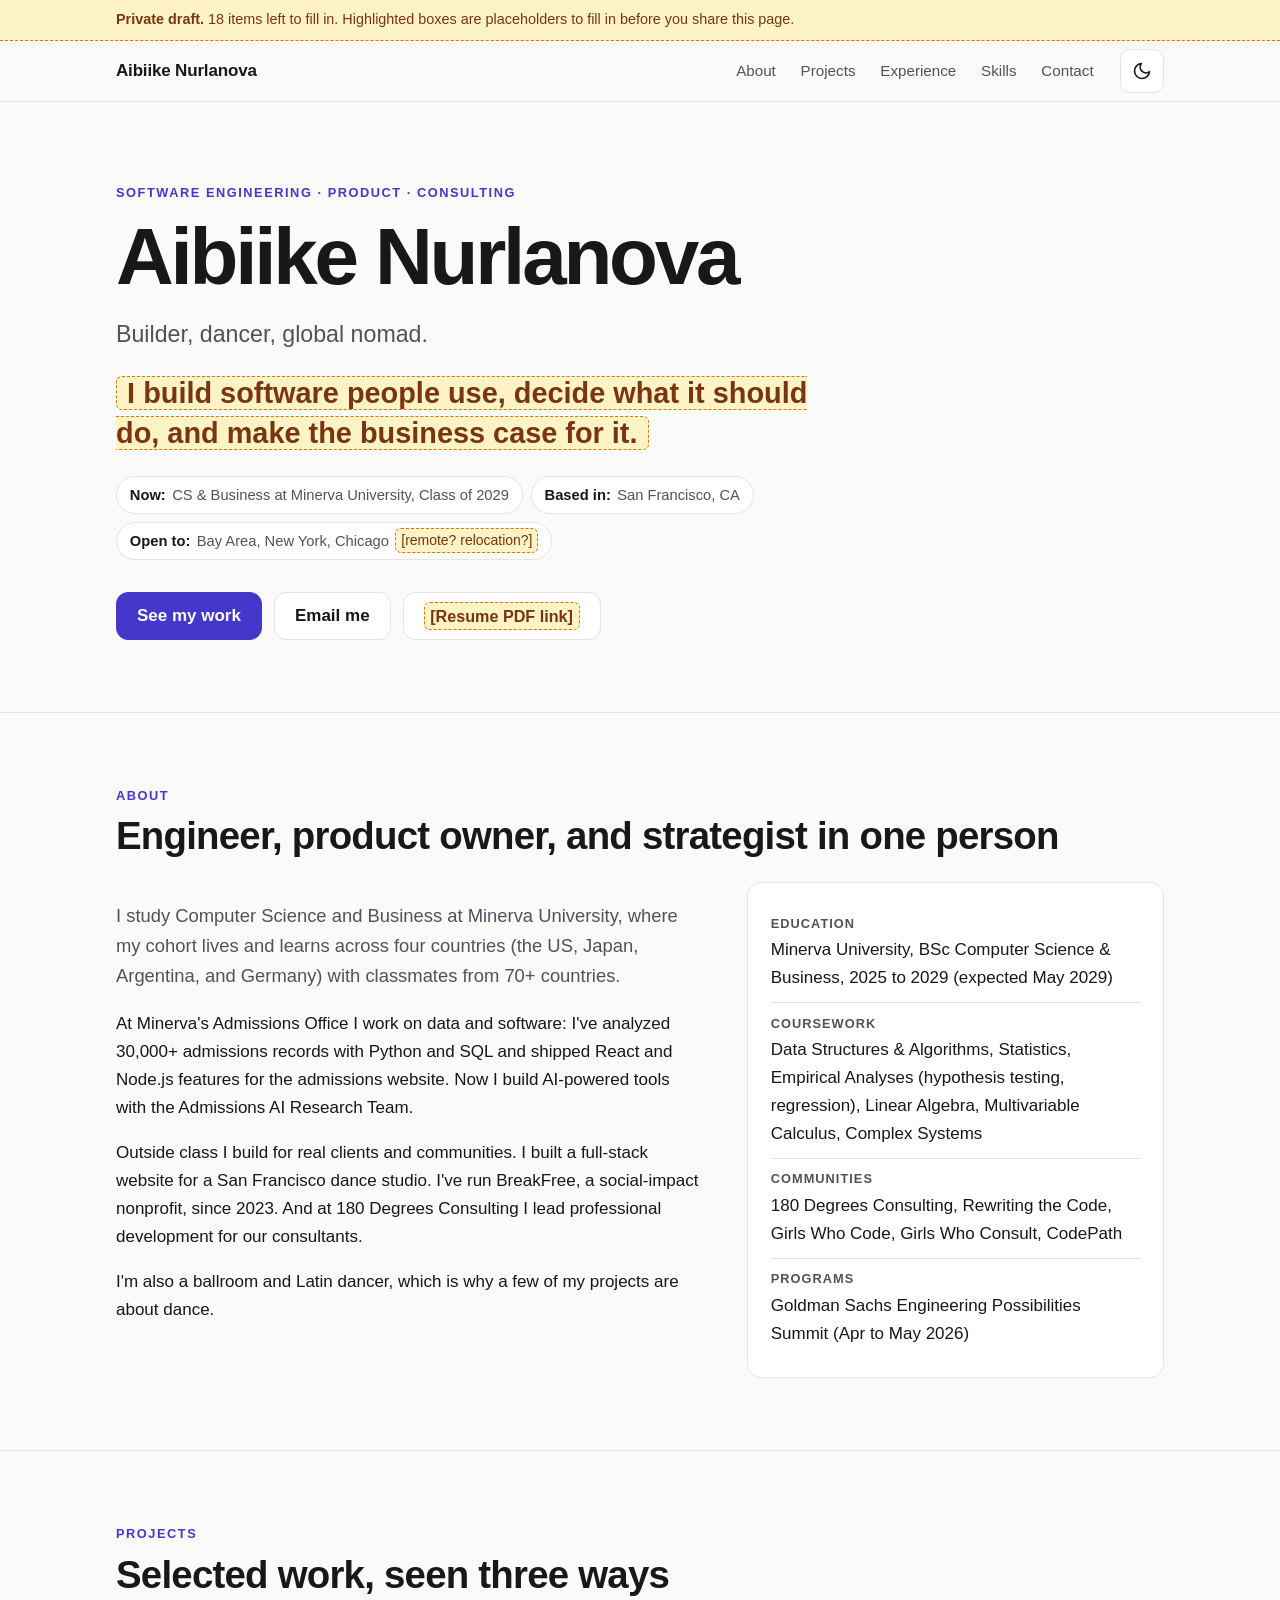
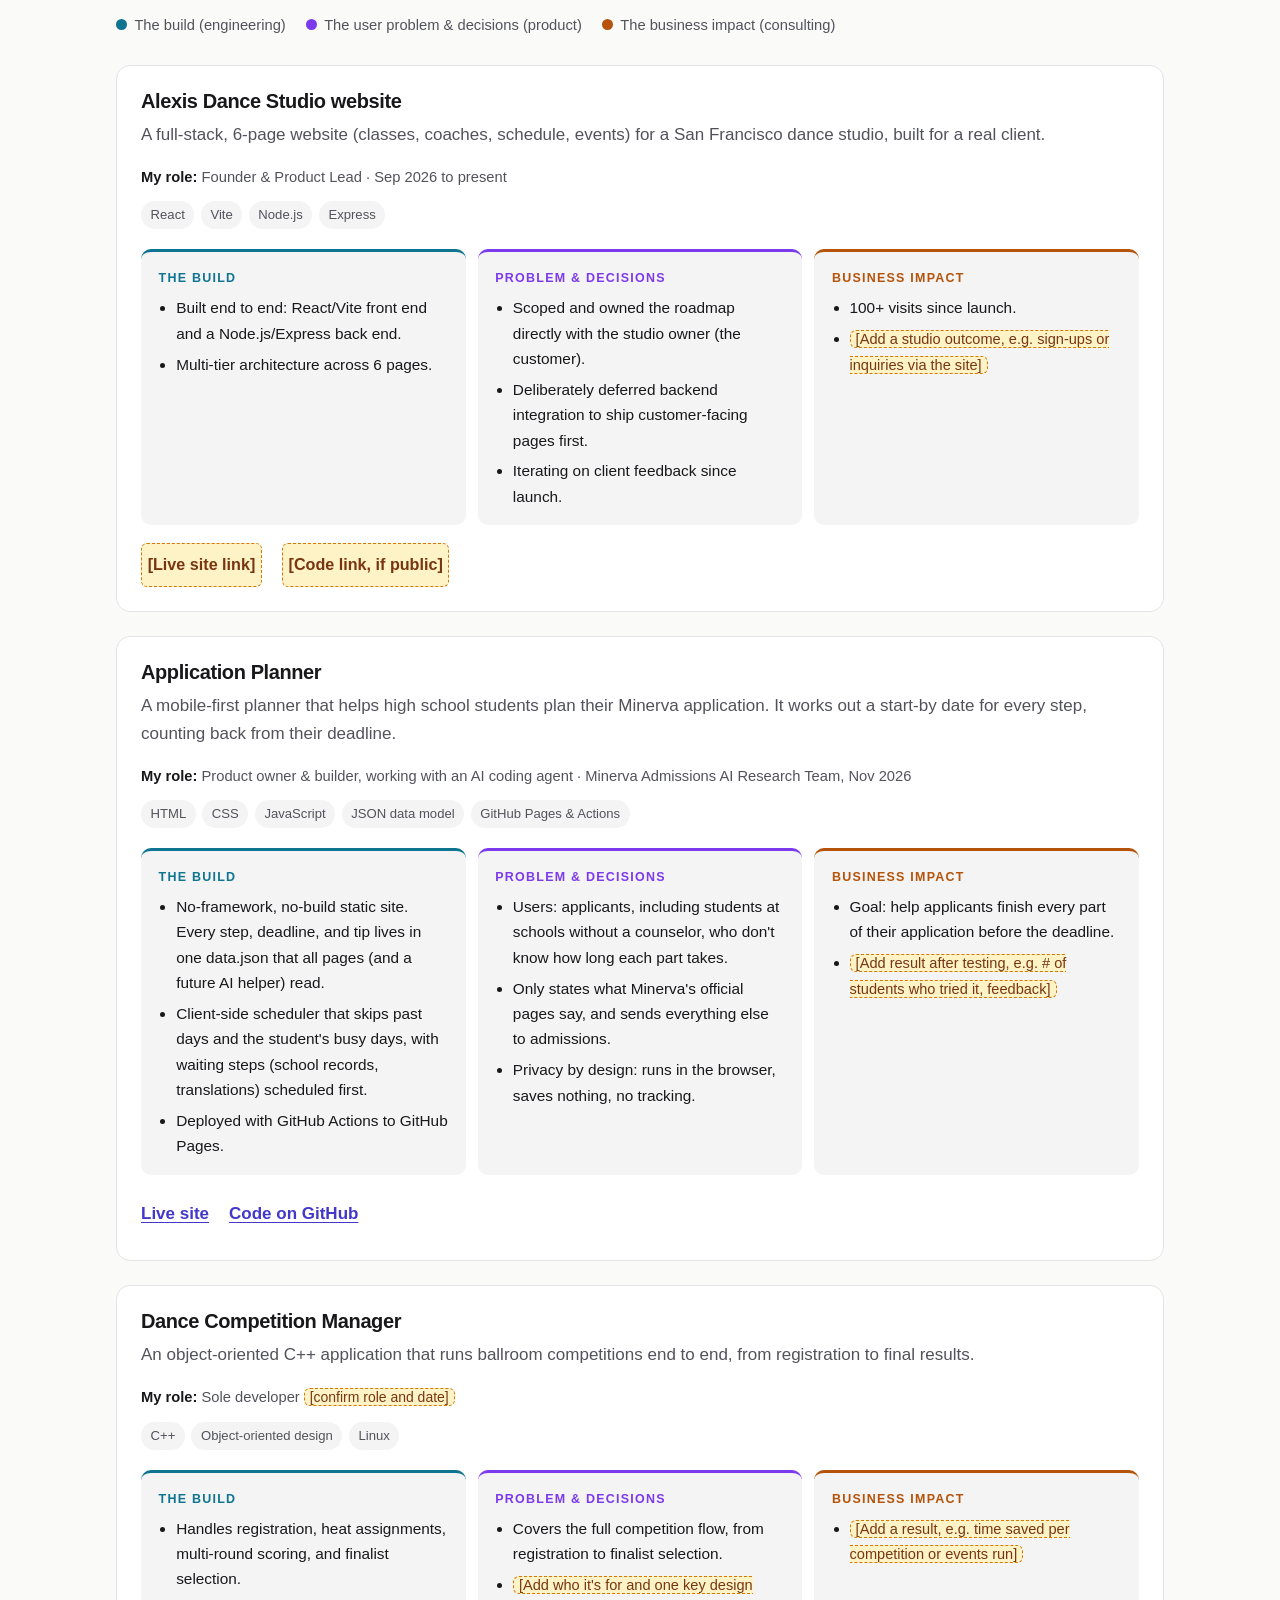
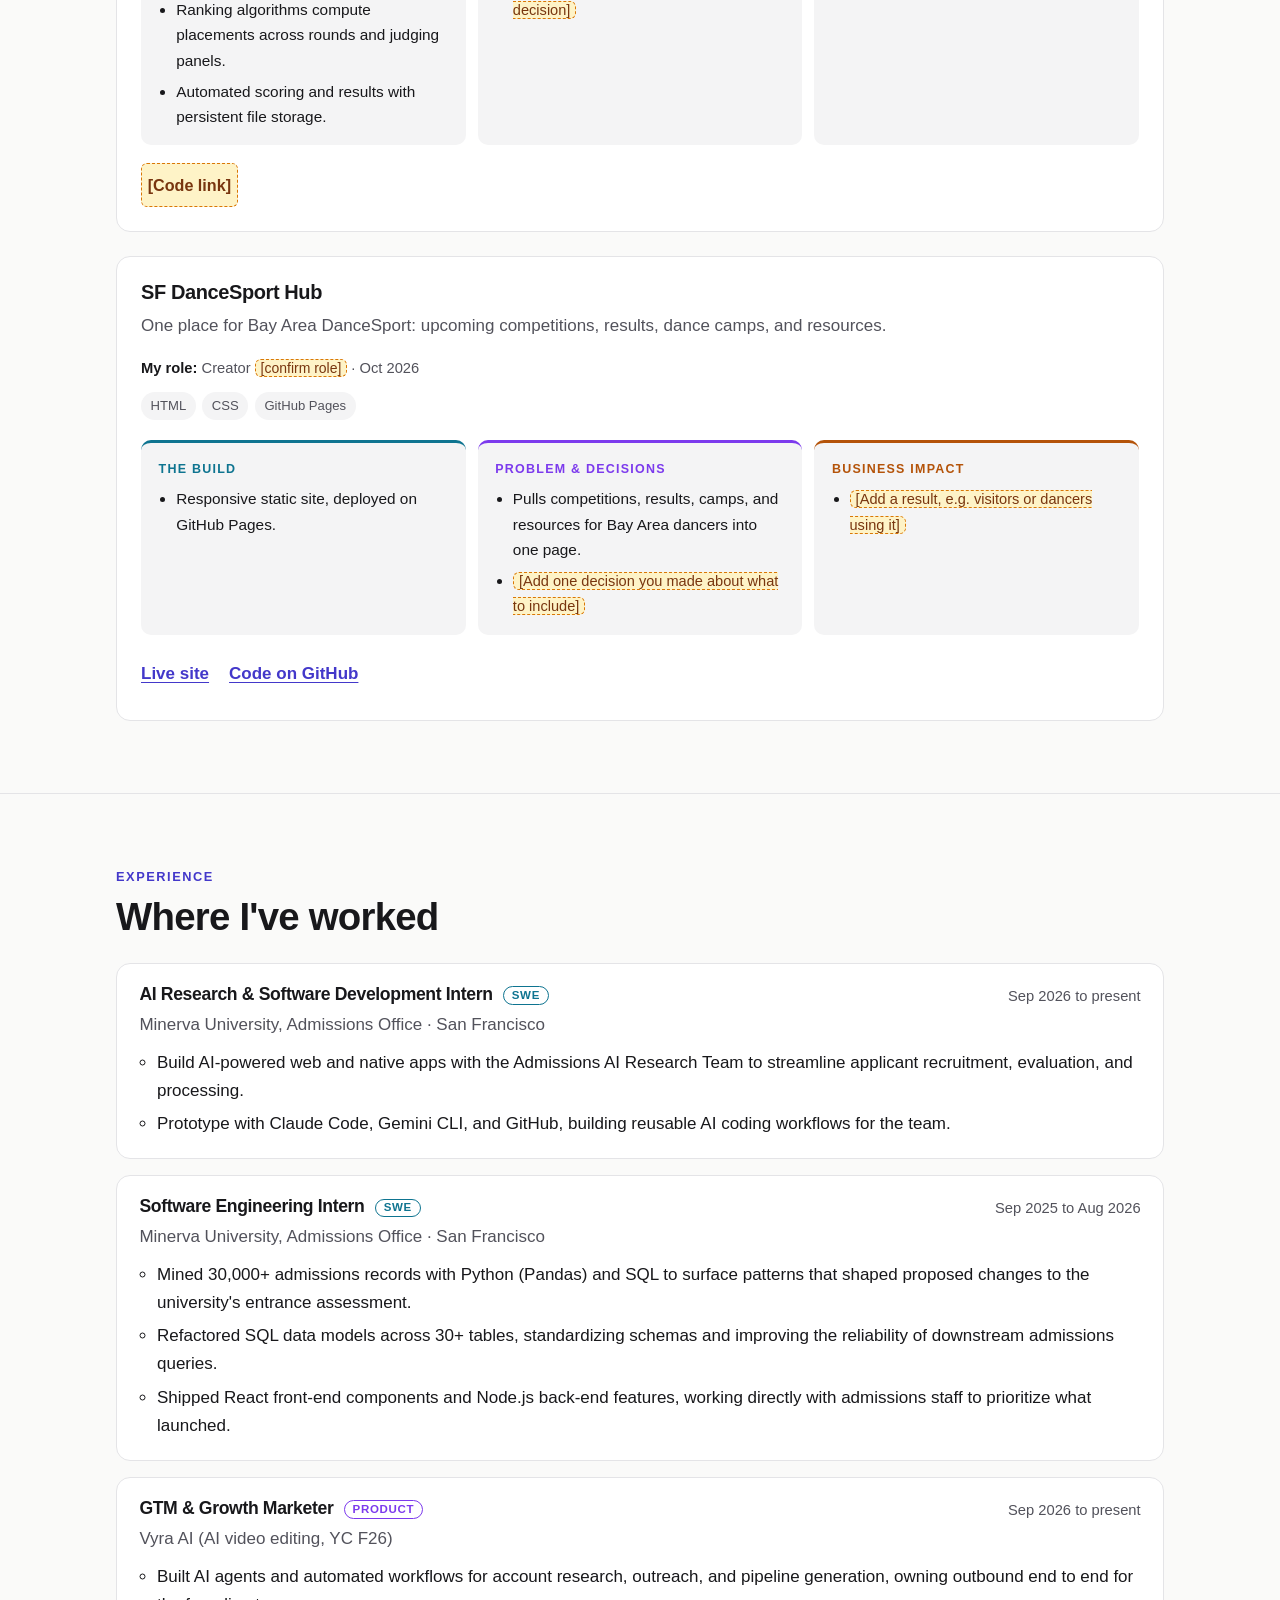
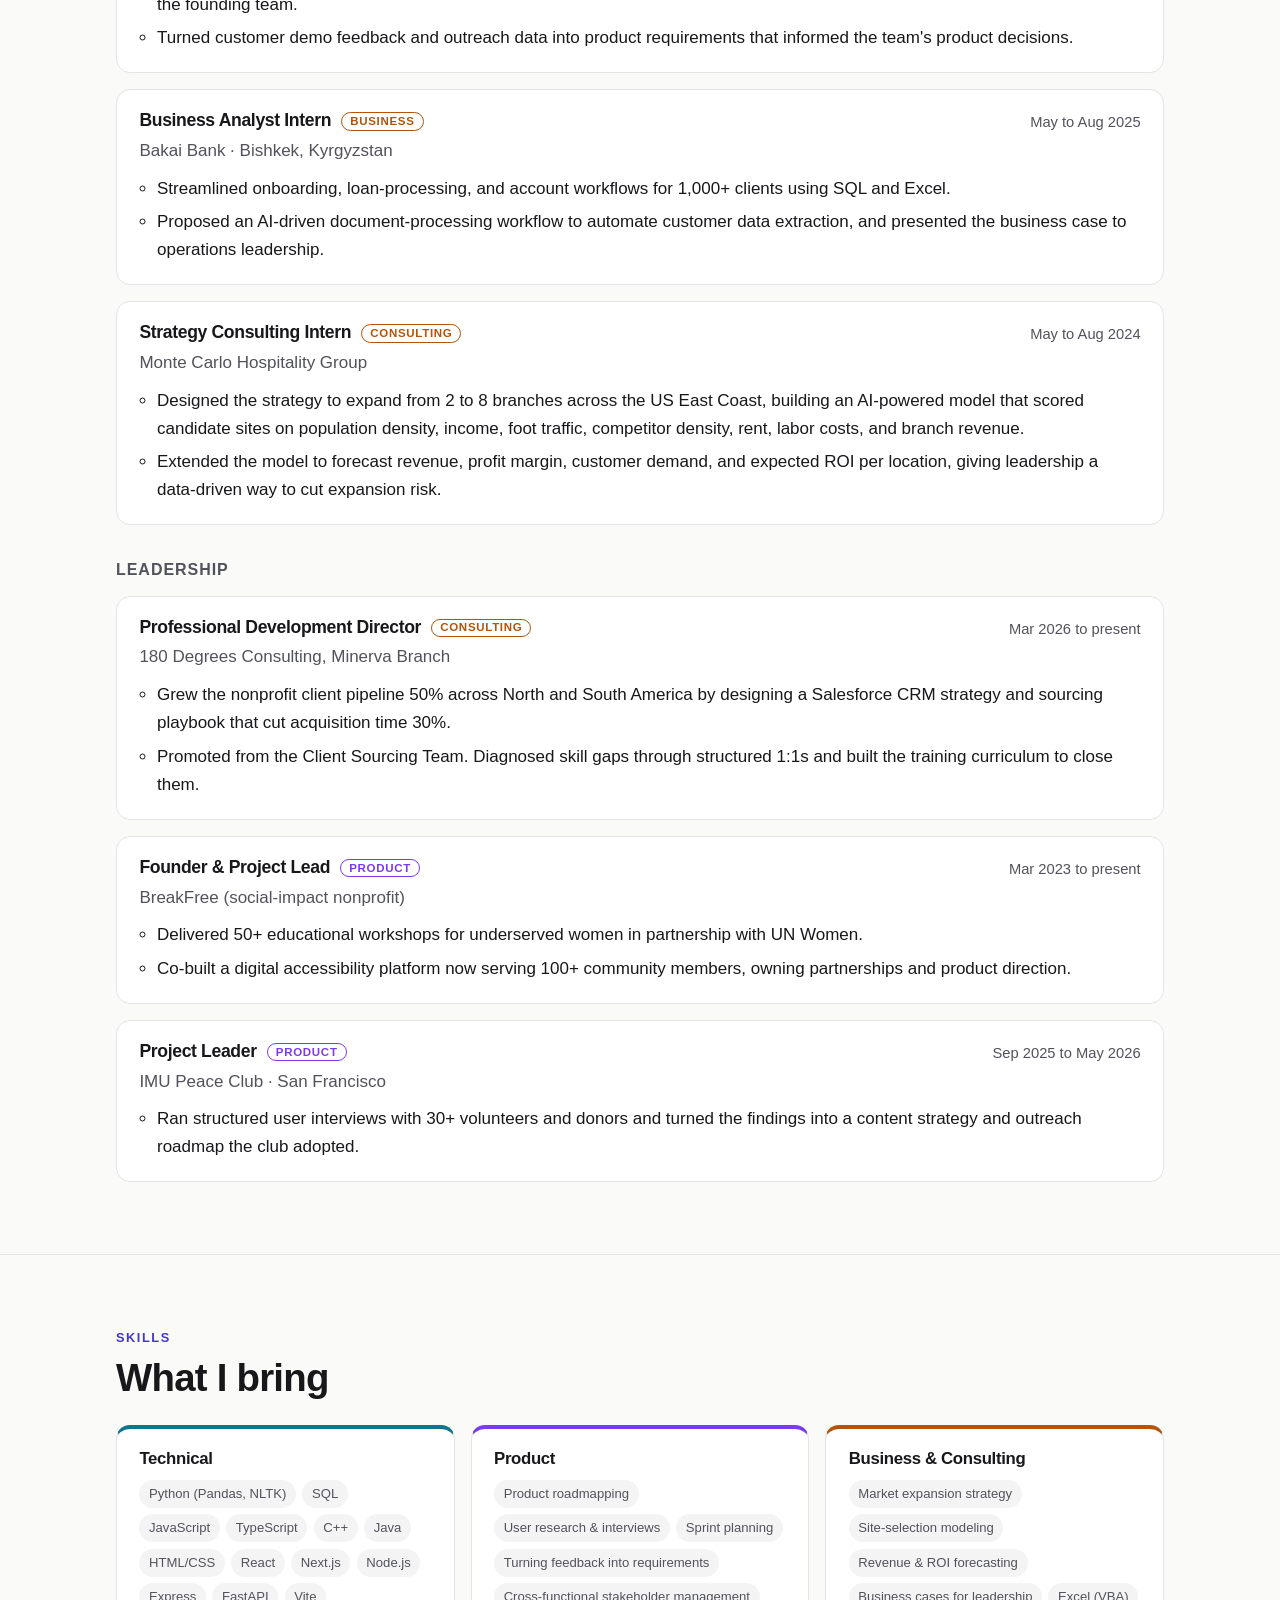
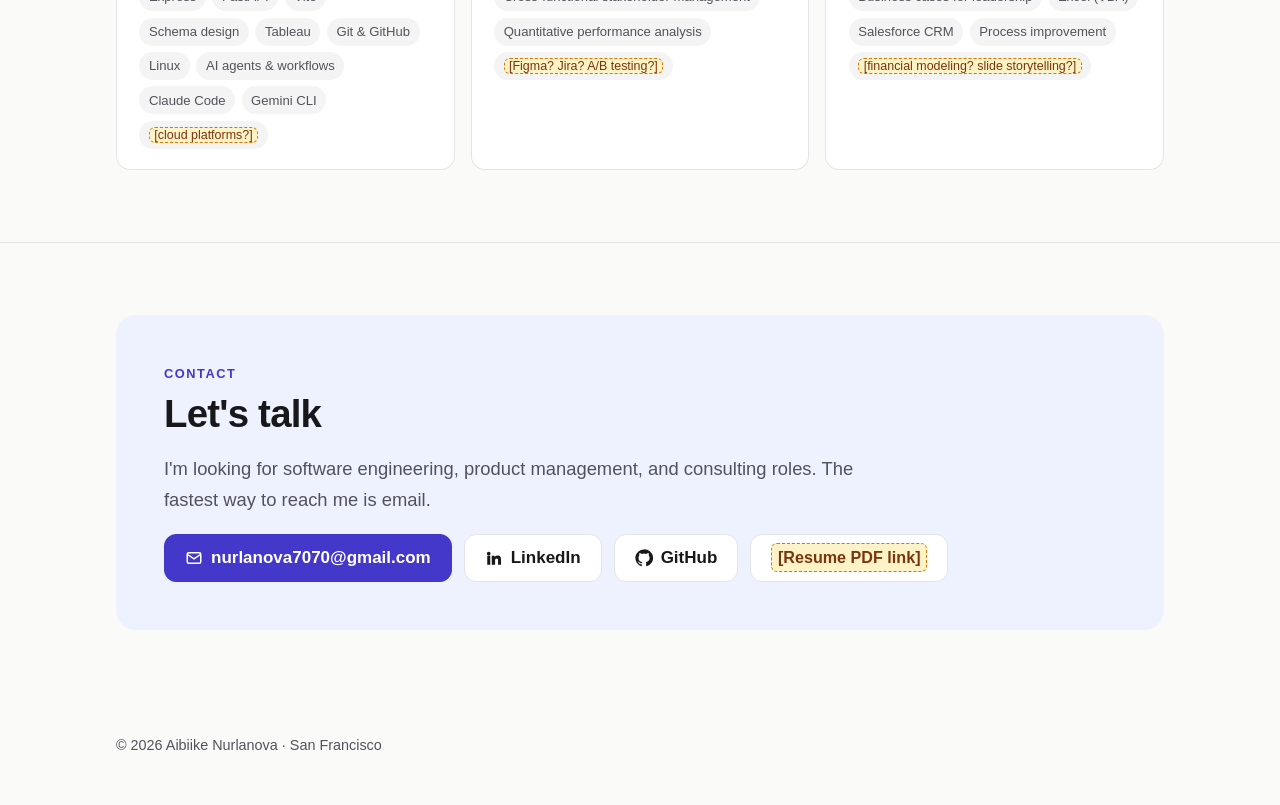
==== index.html @ 5388dec7 "Add portfolio draft (single-file site)" ====
<!DOCTYPE html>
<html lang="en">
<head>
<meta charset="UTF-8">
<meta name="viewport" content="width=device-width, initial-scale=1">
<title>Aibiike Nurlanova | Software, Product, Strategy</title>
<meta name="description" content="Aibiike Nurlanova: Computer Science and Business student at Minerva University building software, products, and the business case behind them.">
<!-- Private draft: remove the next line when you publish. -->
<meta name="robots" content="noindex, nofollow">
<meta name="color-scheme" content="light dark">
<meta name="theme-color" content="#fafaf9" media="(prefers-color-scheme: light)">
<meta name="theme-color" content="#0f1115" media="(prefers-color-scheme: dark)">
<link rel="icon" href="data:image/svg+xml,%3Csvg xmlns='http://www.w3.org/2000/svg' viewBox='0 0 64 64'%3E%3Crect width='64' height='64' rx='14' fill='%234338ca'/%3E%3Ctext x='32' y='42' font-family='Arial' font-size='28' font-weight='700' fill='white' text-anchor='middle'%3EAN%3C/text%3E%3C/svg%3E">
<style>
  :root {
    --bg: #fafaf9; --surface: #ffffff; --surface-2: #f4f4f5; --text: #18181b; --muted: #52525b;
    --line: #e4e4e7; --accent: #4338ca; --accent-soft: #eef2ff; --accent-text: #ffffff;
    --swe: #0e7490; --pm: #7c3aed; --biz: #b45309;
    --ph-bg: #fef3c7; --ph-line: #d97706; --ph-text: #78350f;
    --radius: 14px; --max: 68rem;
    --sans: ui-sans-serif, -apple-system, BlinkMacSystemFont, "Segoe UI", Roboto, "Helvetica Neue", Arial, sans-serif;
  }
  @media (prefers-color-scheme: dark) {
    :root:not([data-theme="light"]) {
      --bg: #0f1115; --surface: #171a21; --surface-2: #1e222b; --text: #ececf1; --muted: #a1a1aa;
      --line: #2a2f3a; --accent: #a5b4fc; --accent-soft: #1e2140; --accent-text: #0f1115;
      --swe: #67e8f9; --pm: #c4b5fd; --biz: #fcd34d;
      --ph-bg: #3b2a0a; --ph-line: #f59e0b; --ph-text: #fde68a;
    }
  }
  :root[data-theme="dark"] {
    --bg: #0f1115; --surface: #171a21; --surface-2: #1e222b; --text: #ececf1; --muted: #a1a1aa;
    --line: #2a2f3a; --accent: #a5b4fc; --accent-soft: #1e2140; --accent-text: #0f1115;
    --swe: #67e8f9; --pm: #c4b5fd; --biz: #fcd34d;
    --ph-bg: #3b2a0a; --ph-line: #f59e0b; --ph-text: #fde68a;
  }
  * { box-sizing: border-box; }
  html { scroll-behavior: smooth; -webkit-text-size-adjust: 100%; }
  @media (prefers-reduced-motion: reduce) { html { scroll-behavior: auto; } }
  body { margin: 0; background: var(--bg); color: var(--text); font-family: var(--sans); font-size: 1.0625rem; line-height: 1.65; overflow-wrap: break-word; }
  a { color: var(--accent); text-underline-offset: 3px; }
  a:focus-visible, button:focus-visible { outline: 3px solid var(--accent); outline-offset: 3px; border-radius: 6px; }
  .wrap { max-width: var(--max); margin: 0 auto; padding: 0 1.25rem; }
  .skip { position: absolute; left: -999px; top: 0; background: var(--accent); color: var(--accent-text); padding: .6rem 1rem; z-index: 10; }
  .skip:focus { left: 1rem; top: 1rem; }

  /* Placeholders: anything still to fill in */
  .ph { background: var(--ph-bg); color: var(--ph-text); border: 1px dashed var(--ph-line); border-radius: 6px; padding: 0 .35em; font-style: normal; font-size: .95em; }
  .draft-bar { background: var(--ph-bg); color: var(--ph-text); border-bottom: 1px dashed var(--ph-line); font-size: .9rem; }
  .draft-bar .wrap { padding-top: .5rem; padding-bottom: .5rem; }
  .draft-bar[hidden] { display: none; }

  /* Header */
  header.top { position: sticky; top: 0; z-index: 5; background: color-mix(in srgb, var(--bg) 88%, transparent); backdrop-filter: saturate(160%) blur(10px); -webkit-backdrop-filter: saturate(160%) blur(10px); border-bottom: 1px solid var(--line); }
  header.top .wrap { display: flex; align-items: center; gap: 1rem; min-height: 60px; }
  .logo { font-weight: 700; color: var(--text); text-decoration: none; letter-spacing: -.01em; white-space: nowrap; }
  nav.sections { flex: 1; min-width: 0; overflow-x: auto; scrollbar-width: none; }
  nav.sections::-webkit-scrollbar { display: none; }
  nav.sections ul { display: flex; gap: .25rem; list-style: none; margin: 0; padding: 0; justify-content: flex-end; }
  nav.sections a { display: inline-flex; align-items: center; min-height: 44px; padding: 0 .65rem; color: var(--muted); text-decoration: none; font-size: .95rem; border-radius: 8px; white-space: nowrap; }
  nav.sections a:hover { color: var(--text); background: var(--surface-2); }
  .theme-btn { flex: none; width: 44px; height: 44px; border-radius: 10px; border: 1px solid var(--line); background: var(--surface); color: var(--text); cursor: pointer; display: grid; place-items: center; }
  .theme-btn svg { width: 20px; height: 20px; }
  @media (max-width: 40rem) { nav.sections ul { justify-content: flex-start; } }

  /* Sections */
  section { padding: 4.5rem 0; scroll-margin-top: 60px; }
  section + section { border-top: 1px solid var(--line); }
  .eyebrow { font-size: .8rem; font-weight: 700; letter-spacing: .12em; text-transform: uppercase; color: var(--accent); margin: 0 0 .5rem; }
  h1, h2, h3 { line-height: 1.15; letter-spacing: -.02em; margin: 0; }
  h2 { font-size: clamp(1.75rem, 4vw, 2.4rem); margin-bottom: 1.5rem; }
  h3 { font-size: 1.25rem; }
  .lead { font-size: 1.15rem; color: var(--muted); max-width: 44rem; }

  /* Hero */
  .hero { padding: 5rem 0 4.5rem; }
  .hero h1 { font-size: clamp(2.6rem, 9vw, 5rem); font-weight: 800; letter-spacing: -.04em; }
  .hero .tagline { font-size: clamp(1.15rem, 3vw, 1.45rem); color: var(--muted); margin: .75rem 0 1.25rem; }
  .hero .pitch { font-size: clamp(1.3rem, 3.6vw, 1.9rem); font-weight: 600; max-width: 46rem; margin: 0 0 1.5rem; line-height: 1.3; }
  .meta-row { display: flex; flex-wrap: wrap; gap: .5rem; margin-bottom: 2rem; }
  .pill { display: inline-flex; align-items: center; gap: .4rem; padding: .35rem .8rem; border: 1px solid var(--line); border-radius: 999px; background: var(--surface); font-size: .92rem; color: var(--muted); }
  .pill strong { color: var(--text); font-weight: 600; }
  .actions { display: flex; flex-wrap: wrap; gap: .75rem; }
  .btn { display: inline-flex; align-items: center; justify-content: center; gap: .5rem; min-height: 48px; padding: 0 1.25rem; border-radius: 12px; font-weight: 600; text-decoration: none; border: 1px solid var(--line); background: var(--surface); color: var(--text); }
  .btn:hover { border-color: var(--accent); }
  .btn.primary { background: var(--accent); color: var(--accent-text); border-color: var(--accent); }
  .btn svg { width: 18px; height: 18px; }

  /* About */
  .about-grid { display: grid; gap: 2rem; }
  @media (min-width: 52rem) { .about-grid { grid-template-columns: 1.4fr 1fr; gap: 3rem; } }
  .facts { background: var(--surface); border: 1px solid var(--line); border-radius: var(--radius); padding: 1.25rem 1.4rem; margin: 0; }
  .facts div { padding: .6rem 0; border-bottom: 1px solid var(--line); }
  .facts div:last-child { border-bottom: 0; }
  .facts dt { font-size: .8rem; font-weight: 700; letter-spacing: .08em; text-transform: uppercase; color: var(--muted); }
  .facts dd { margin: .15rem 0 0; }

  /* Projects */
  .legend { display: flex; flex-wrap: wrap; gap: .5rem 1.25rem; margin: -0.5rem 0 1.75rem; font-size: .92rem; color: var(--muted); }
  .legend span { display: inline-flex; align-items: center; gap: .45rem; }
  .dot { width: .7rem; height: .7rem; border-radius: 50%; display: inline-block; }
  .dot.swe { background: var(--swe); } .dot.pm { background: var(--pm); } .dot.biz { background: var(--biz); }
  .projects { display: grid; gap: 1.5rem; }
  .card { background: var(--surface); border: 1px solid var(--line); border-radius: var(--radius); padding: 1.5rem; }
  .card-head { display: flex; flex-wrap: wrap; align-items: baseline; justify-content: space-between; gap: .5rem 1rem; }
  .card .summary { margin: .5rem 0 1rem; color: var(--muted); }
  .chips { display: flex; flex-wrap: wrap; gap: .4rem; margin: 0 0 1.25rem; padding: 0; list-style: none; }
  .chips li { font-size: .82rem; padding: .2rem .6rem; border-radius: 999px; background: var(--surface-2); color: var(--muted); }
  .role { font-size: .92rem; color: var(--muted); margin: 0 0 .75rem; }
  .role strong { color: var(--text); }
  .angles { display: grid; gap: .75rem; }
  @media (min-width: 52rem) { .angles { grid-template-columns: repeat(3, 1fr); } }
  .angle { border-radius: 10px; padding: 1rem 1.1rem; background: var(--surface-2); border-top: 3px solid; }
  .angle.swe { border-top-color: var(--swe); } .angle.pm { border-top-color: var(--pm); } .angle.biz { border-top-color: var(--biz); }
  .angle h4 { margin: 0 0 .4rem; font-size: .78rem; letter-spacing: .1em; text-transform: uppercase; }
  .angle.swe h4 { color: var(--swe); } .angle.pm h4 { color: var(--pm); } .angle.biz h4 { color: var(--biz); }
  .angle ul { margin: 0; padding-left: 1.1rem; font-size: .96rem; }
  .angle li + li { margin-top: .35rem; }
  .card-links { display: flex; flex-wrap: wrap; gap: .5rem 1.25rem; margin-top: 1.1rem; font-weight: 600; }
  .card-links a, .card-links span { display: inline-flex; align-items: center; min-height: 44px; }

  /* Experience */
  .timeline { list-style: none; margin: 0; padding: 0; display: grid; gap: 1rem; }
  .job { background: var(--surface); border: 1px solid var(--line); border-radius: var(--radius); padding: 1.25rem 1.4rem; }
  .job-head { display: flex; flex-wrap: wrap; justify-content: space-between; gap: .25rem 1rem; }
  .job h3 { font-size: 1.1rem; }
  .job .org { color: var(--muted); margin: .15rem 0 .6rem; }
  .job .when { color: var(--muted); font-size: .92rem; font-variant-numeric: tabular-nums; white-space: nowrap; }
  .job ul { margin: 0; padding-left: 1.1rem; }
  .job li + li { margin-top: .35rem; }
  .tag { display: inline-block; font-size: .72rem; font-weight: 700; letter-spacing: .06em; text-transform: uppercase; padding: .1rem .5rem; border-radius: 999px; margin-left: .35rem; vertical-align: middle; }
  .tag.swe { color: var(--swe); border: 1px solid currentColor; } .tag.pm { color: var(--pm); border: 1px solid currentColor; } .tag.biz { color: var(--biz); border: 1px solid currentColor; }
  .subhead { font-size: 1rem; font-weight: 700; color: var(--muted); letter-spacing: .06em; text-transform: uppercase; margin: 2.25rem 0 1rem; }

  /* Skills */
  .skills { display: grid; gap: 1rem; }
  @media (min-width: 52rem) { .skills { grid-template-columns: repeat(3, 1fr); } }
  .skill { background: var(--surface); border: 1px solid var(--line); border-radius: var(--radius); padding: 1.25rem 1.4rem; border-top: 4px solid; }
  .skill.swe { border-top-color: var(--swe); } .skill.pm { border-top-color: var(--pm); } .skill.biz { border-top-color: var(--biz); }
  .skill h3 { font-size: 1.05rem; margin-bottom: .75rem; }
  .skill .chips { margin: 0; }

  /* Contact */
  .contact-card { background: var(--accent-soft); border-radius: calc(var(--radius) + 6px); padding: clamp(1.5rem, 5vw, 3rem); }
  .contact-card h2 { margin-bottom: .75rem; }
  footer { padding: 2rem 0 3rem; color: var(--muted); font-size: .9rem; }
</style>
<script>
  // Apply a saved theme before paint (light/dark toggle; default follows the device).
  (function () { try { var t = localStorage.getItem("theme"); if (t) document.documentElement.setAttribute("data-theme", t); } catch (e) {} })();
</script>
</head>
<body>
<a class="skip" href="#main">Skip to content</a>

<div class="draft-bar" id="draft-bar" hidden>
  <div class="wrap"><strong>Private draft.</strong> <span id="draft-count"></span> Highlighted boxes are placeholders to fill in before you share this page.</div>
</div>

<header class="top">
  <div class="wrap">
    <a class="logo" href="#top">Aibiike Nurlanova</a>
    <nav class="sections" aria-label="Sections">
      <ul>
        <li><a href="#about">About</a></li>
        <li><a href="#projects">Projects</a></li>
        <li><a href="#experience">Experience</a></li>
        <li><a href="#skills">Skills</a></li>
        <li><a href="#contact">Contact</a></li>
      </ul>
    </nav>
    <button class="theme-btn" id="theme-btn" type="button" aria-label="Switch to dark mode">
      <svg viewBox="0 0 24 24" fill="none" stroke="currentColor" stroke-width="2" stroke-linecap="round" stroke-linejoin="round" aria-hidden="true"><path d="M21 12.8A9 9 0 1 1 11.2 3a7 7 0 0 0 9.8 9.8z"/></svg>
    </button>
  </div>
</header>

<main id="main">
  <!-- HERO -->
  <section class="hero" id="top" aria-label="Introduction">
    <div class="wrap">
      <p class="eyebrow">Software Engineering · Product · Consulting</p>
      <h1>Aibiike Nurlanova</h1>
      <p class="tagline">Builder, dancer, global nomad.</p>
      <p class="pitch"><span class="ph" title="Draft pitch: edit or replace">I build software people use, decide what it should do, and make the business case for it.</span></p>
      <div class="meta-row">
        <span class="pill"><strong>Now:</strong> CS &amp; Business at Minerva University, Class of 2029</span>
        <span class="pill"><strong>Based in:</strong> San Francisco, CA</span>
        <span class="pill"><strong>Open to:</strong> Bay Area, New York, Chicago <span class="ph">[remote? relocation?]</span></span>
      </div>
      <div class="actions">
        <a class="btn primary" href="#projects">See my work</a>
        <a class="btn" href="mailto:nurlanova7070@gmail.com">Email me</a>
        <a class="btn" href="#" data-placeholder="resume"><span class="ph">[Resume PDF link]</span></a>
      </div>
    </div>
  </section>

  <!-- ABOUT -->
  <section id="about">
    <div class="wrap">
      <p class="eyebrow">About</p>
      <h2>Engineer, product owner, and strategist in one person</h2>
      <div class="about-grid">
        <div>
          <p class="lead">I study Computer Science and Business at Minerva University, where my cohort lives and learns across four countries (the US, Japan, Argentina, and Germany) with classmates from 70+ countries.</p>
          <p>At Minerva's Admissions Office I work on data and software: I've analyzed 30,000+ admissions records with Python and SQL and shipped React and Node.js features for the admissions website. Now I build AI-powered tools with the Admissions AI Research Team.</p>
          <p>Outside class I build for real clients and communities. I built a full-stack website for a San Francisco dance studio. I've run BreakFree, a social-impact nonprofit, since 2023. And at 180 Degrees Consulting I lead professional development for our consultants.</p>
          <p>I'm also a ballroom and Latin dancer, which is why a few of my projects are about dance.</p>
        </div>
        <dl class="facts">
          <div><dt>Education</dt><dd>Minerva University, BSc Computer Science &amp; Business, 2025 to 2029 (expected May 2029)</dd></div>
          <div><dt>Coursework</dt><dd>Data Structures &amp; Algorithms, Statistics, Empirical Analyses (hypothesis testing, regression), Linear Algebra, Multivariable Calculus, Complex Systems</dd></div>
          <div><dt>Communities</dt><dd>180 Degrees Consulting, Rewriting the Code, Girls Who Code, Girls Who Consult, CodePath</dd></div>
          <div><dt>Programs</dt><dd>Goldman Sachs Engineering Possibilities Summit (Apr to May 2026)</dd></div>
        </dl>
      </div>
    </div>
  </section>

  <!-- PROJECTS -->
  <section id="projects">
    <div class="wrap">
      <p class="eyebrow">Projects</p>
      <h2>Selected work, seen three ways</h2>
      <div class="legend" aria-label="How to read each project">
        <span><i class="dot swe"></i>The build (engineering)</span>
        <span><i class="dot pm"></i>The user problem &amp; decisions (product)</span>
        <span><i class="dot biz"></i>The business impact (consulting)</span>
      </div>

      <div class="projects">
        <!-- Project 1 -->
        <article class="card">
          <div class="card-head">
            <h3>Alexis Dance Studio website</h3>
          </div>
          <p class="summary">A full-stack, 6-page website (classes, coaches, schedule, events) for a San Francisco dance studio, built for a real client.</p>
          <p class="role"><strong>My role:</strong> Founder &amp; Product Lead · Sep 2026 to present</p>
          <ul class="chips" aria-label="Tech"><li>React</li><li>Vite</li><li>Node.js</li><li>Express</li></ul>
          <div class="angles">
            <div class="angle swe"><h4>The build</h4><ul>
              <li>Built end to end: React/Vite front end and a Node.js/Express back end.</li>
              <li>Multi-tier architecture across 6 pages.</li>
            </ul></div>
            <div class="angle pm"><h4>Problem &amp; decisions</h4><ul>
              <li>Scoped and owned the roadmap directly with the studio owner (the customer).</li>
              <li>Deliberately deferred backend integration to ship customer-facing pages first.</li>
              <li>Iterating on client feedback since launch.</li>
            </ul></div>
            <div class="angle biz"><h4>Business impact</h4><ul>
              <li>100+ visits since launch.</li>
              <li><span class="ph">[Add a studio outcome, e.g. sign-ups or inquiries via the site]</span></li>
            </ul></div>
          </div>
          <div class="card-links"><span class="ph">[Live site link]</span><span class="ph">[Code link, if public]</span></div>
        </article>

        <!-- Project 2 -->
        <article class="card">
          <div class="card-head">
            <h3>Application Planner</h3>
          </div>
          <p class="summary">A mobile-first planner that helps high school students plan their Minerva application. It works out a start-by date for every step, counting back from their deadline.</p>
          <p class="role"><strong>My role:</strong> Product owner &amp; builder, working with an AI coding agent · Minerva Admissions AI Research Team, Nov 2026</p>
          <ul class="chips" aria-label="Tech"><li>HTML</li><li>CSS</li><li>JavaScript</li><li>JSON data model</li><li>GitHub Pages &amp; Actions</li></ul>
          <div class="angles">
            <div class="angle swe"><h4>The build</h4><ul>
              <li>No-framework, no-build static site. Every step, deadline, and tip lives in one data.json that all pages (and a future AI helper) read.</li>
              <li>Client-side scheduler that skips past days and the student's busy days, with waiting steps (school records, translations) scheduled first.</li>
              <li>Deployed with GitHub Actions to GitHub Pages.</li>
            </ul></div>
            <div class="angle pm"><h4>Problem &amp; decisions</h4><ul>
              <li>Users: applicants, including students at schools without a counselor, who don't know how long each part takes.</li>
              <li>Only states what Minerva's official pages say, and sends everything else to admissions.</li>
              <li>Privacy by design: runs in the browser, saves nothing, no tracking.</li>
            </ul></div>
            <div class="angle biz"><h4>Business impact</h4><ul>
              <li>Goal: help applicants finish every part of their application before the deadline.</li>
              <li><span class="ph">[Add result after testing, e.g. # of students who tried it, feedback]</span></li>
            </ul></div>
          </div>
          <div class="card-links"><a href="https://lilaibikesha.github.io/Sourced/">Live site</a><a href="https://github.com/lilaibikesha/Sourced">Code on GitHub</a></div>
        </article>

        <!-- Project 3 -->
        <article class="card">
          <div class="card-head">
            <h3>Dance Competition Manager</h3>
          </div>
          <p class="summary">An object-oriented C++ application that runs ballroom competitions end to end, from registration to final results.</p>
          <p class="role"><strong>My role:</strong> Sole developer <span class="ph">[confirm role and date]</span></p>
          <ul class="chips" aria-label="Tech"><li>C++</li><li>Object-oriented design</li><li>Linux</li></ul>
          <div class="angles">
            <div class="angle swe"><h4>The build</h4><ul>
              <li>Handles registration, heat assignments, multi-round scoring, and finalist selection.</li>
              <li>Ranking algorithms compute placements across rounds and judging panels.</li>
              <li>Automated scoring and results with persistent file storage.</li>
            </ul></div>
            <div class="angle pm"><h4>Problem &amp; decisions</h4><ul>
              <li>Covers the full competition flow, from registration to finalist selection.</li>
              <li><span class="ph">[Add who it's for and one key design decision]</span></li>
            </ul></div>
            <div class="angle biz"><h4>Business impact</h4><ul>
              <li><span class="ph">[Add a result, e.g. time saved per competition or events run]</span></li>
            </ul></div>
          </div>
          <div class="card-links"><span class="ph">[Code link]</span></div>
        </article>

        <!-- Project 4 -->
        <article class="card">
          <div class="card-head">
            <h3>SF DanceSport Hub</h3>
          </div>
          <p class="summary">One place for Bay Area DanceSport: upcoming competitions, results, dance camps, and resources.</p>
          <p class="role"><strong>My role:</strong> Creator <span class="ph">[confirm role]</span> · Oct 2026</p>
          <ul class="chips" aria-label="Tech"><li>HTML</li><li>CSS</li><li>GitHub Pages</li></ul>
          <div class="angles">
            <div class="angle swe"><h4>The build</h4><ul>
              <li>Responsive static site, deployed on GitHub Pages.</li>
            </ul></div>
            <div class="angle pm"><h4>Problem &amp; decisions</h4><ul>
              <li>Pulls competitions, results, camps, and resources for Bay Area dancers into one page.</li>
              <li><span class="ph">[Add one decision you made about what to include]</span></li>
            </ul></div>
            <div class="angle biz"><h4>Business impact</h4><ul>
              <li><span class="ph">[Add a result, e.g. visitors or dancers using it]</span></li>
            </ul></div>
          </div>
          <div class="card-links"><a href="https://lilaibikesha.github.io/ballroom-dance-app/">Live site</a><a href="https://github.com/lilaibikesha/ballroom-dance-app">Code on GitHub</a></div>
        </article>
      </div>
    </div>
  </section>

  <!-- EXPERIENCE -->
  <section id="experience">
    <div class="wrap">
      <p class="eyebrow">Experience</p>
      <h2>Where I've worked</h2>
      <ol class="timeline">
        <li class="job">
          <div class="job-head"><h3>AI Research &amp; Software Development Intern <span class="tag swe">SWE</span></h3><span class="when">Sep 2026 to present</span></div>
          <p class="org">Minerva University, Admissions Office · San Francisco</p>
          <ul>
            <li>Build AI-powered web and native apps with the Admissions AI Research Team to streamline applicant recruitment, evaluation, and processing.</li>
            <li>Prototype with Claude Code, Gemini CLI, and GitHub, building reusable AI coding workflows for the team.</li>
          </ul>
        </li>
        <li class="job">
          <div class="job-head"><h3>Software Engineering Intern <span class="tag swe">SWE</span></h3><span class="when">Sep 2025 to Aug 2026</span></div>
          <p class="org">Minerva University, Admissions Office · San Francisco</p>
          <ul>
            <li>Mined 30,000+ admissions records with Python (Pandas) and SQL to surface patterns that shaped proposed changes to the university's entrance assessment.</li>
            <li>Refactored SQL data models across 30+ tables, standardizing schemas and improving the reliability of downstream admissions queries.</li>
            <li>Shipped React front-end components and Node.js back-end features, working directly with admissions staff to prioritize what launched.</li>
          </ul>
        </li>
        <li class="job">
          <div class="job-head"><h3>GTM &amp; Growth Marketer <span class="tag pm">Product</span></h3><span class="when">Sep 2026 to present</span></div>
          <p class="org">Vyra AI (AI video editing, YC F26)</p>
          <ul>
            <li>Built AI agents and automated workflows for account research, outreach, and pipeline generation, owning outbound end to end for the founding team.</li>
            <li>Turned customer demo feedback and outreach data into product requirements that informed the team's product decisions.</li>
          </ul>
        </li>
        <li class="job">
          <div class="job-head"><h3>Business Analyst Intern <span class="tag biz">Business</span></h3><span class="when">May to Aug 2025</span></div>
          <p class="org">Bakai Bank · Bishkek, Kyrgyzstan</p>
          <ul>
            <li>Streamlined onboarding, loan-processing, and account workflows for 1,000+ clients using SQL and Excel.</li>
            <li>Proposed an AI-driven document-processing workflow to automate customer data extraction, and presented the business case to operations leadership.</li>
          </ul>
        </li>
        <li class="job">
          <div class="job-head"><h3>Strategy Consulting Intern <span class="tag biz">Consulting</span></h3><span class="when">May to Aug 2024</span></div>
          <p class="org">Monte Carlo Hospitality Group</p>
          <ul>
            <li>Designed the strategy to expand from 2 to 8 branches across the US East Coast, building an AI-powered model that scored candidate sites on population density, income, foot traffic, competitor density, rent, labor costs, and branch revenue.</li>
            <li>Extended the model to forecast revenue, profit margin, customer demand, and expected ROI per location, giving leadership a data-driven way to cut expansion risk.</li>
          </ul>
        </li>
      </ol>

      <h3 class="subhead">Leadership</h3>
      <ol class="timeline">
        <li class="job">
          <div class="job-head"><h3>Professional Development Director <span class="tag biz">Consulting</span></h3><span class="when">Mar 2026 to present</span></div>
          <p class="org">180 Degrees Consulting, Minerva Branch</p>
          <ul>
            <li>Grew the nonprofit client pipeline 50% across North and South America by designing a Salesforce CRM strategy and sourcing playbook that cut acquisition time 30%.</li>
            <li>Promoted from the Client Sourcing Team. Diagnosed skill gaps through structured 1:1s and built the training curriculum to close them.</li>
          </ul>
        </li>
        <li class="job">
          <div class="job-head"><h3>Founder &amp; Project Lead <span class="tag pm">Product</span></h3><span class="when">Mar 2023 to present</span></div>
          <p class="org">BreakFree (social-impact nonprofit)</p>
          <ul>
            <li>Delivered 50+ educational workshops for underserved women in partnership with UN Women.</li>
            <li>Co-built a digital accessibility platform now serving 100+ community members, owning partnerships and product direction.</li>
          </ul>
        </li>
        <li class="job">
          <div class="job-head"><h3>Project Leader <span class="tag pm">Product</span></h3><span class="when">Sep 2025 to May 2026</span></div>
          <p class="org">IMU Peace Club · San Francisco</p>
          <ul>
            <li>Ran structured user interviews with 30+ volunteers and donors and turned the findings into a content strategy and outreach roadmap the club adopted.</li>
          </ul>
        </li>
      </ol>
    </div>
  </section>

  <!-- SKILLS -->
  <section id="skills">
    <div class="wrap">
      <p class="eyebrow">Skills</p>
      <h2>What I bring</h2>
      <div class="skills">
        <div class="skill swe">
          <h3>Technical</h3>
          <ul class="chips">
            <li>Python (Pandas, NLTK)</li><li>SQL</li><li>JavaScript</li><li>TypeScript</li><li>C++</li><li>Java</li><li>HTML/CSS</li>
            <li>React</li><li>Next.js</li><li>Node.js</li><li>Express</li><li>FastAPI</li><li>Vite</li>
            <li>Schema design</li><li>Tableau</li><li>Git &amp; GitHub</li><li>Linux</li>
            <li>AI agents &amp; workflows</li><li>Claude Code</li><li>Gemini CLI</li>
            <li><span class="ph">[cloud platforms?]</span></li>
          </ul>
        </div>
        <div class="skill pm">
          <h3>Product</h3>
          <ul class="chips">
            <li>Product roadmapping</li><li>User research &amp; interviews</li><li>Sprint planning</li>
            <li>Turning feedback into requirements</li><li>Cross-functional stakeholder management</li><li>Quantitative performance analysis</li>
            <li><span class="ph">[Figma? Jira? A/B testing?]</span></li>
          </ul>
        </div>
        <div class="skill biz">
          <h3>Business &amp; Consulting</h3>
          <ul class="chips">
            <li>Market expansion strategy</li><li>Site-selection modeling</li><li>Revenue &amp; ROI forecasting</li>
            <li>Business cases for leadership</li><li>Excel (VBA)</li><li>Salesforce CRM</li><li>Process improvement</li>
            <li><span class="ph">[financial modeling? slide storytelling?]</span></li>
          </ul>
        </div>
      </div>
    </div>
  </section>

  <!-- CONTACT -->
  <section id="contact">
    <div class="wrap">
      <div class="contact-card">
        <p class="eyebrow">Contact</p>
        <h2>Let's talk</h2>
        <p class="lead">I'm looking for software engineering, product management, and consulting roles. The fastest way to reach me is email.</p>
        <div class="actions">
          <a class="btn primary" href="mailto:nurlanova7070@gmail.com">
            <svg viewBox="0 0 24 24" fill="none" stroke="currentColor" stroke-width="2" aria-hidden="true"><rect x="3" y="5" width="18" height="14" rx="2"/><path d="m3 7 9 6 9-6"/></svg>
            nurlanova7070@gmail.com</a>
          <a class="btn" href="https://www.linkedin.com/in/anurlanova">
            <svg viewBox="0 0 24 24" fill="currentColor" aria-hidden="true"><path d="M4.98 3.5a2.5 2.5 0 1 1 0 5 2.5 2.5 0 0 1 0-5zM3 9h4v12H3zM9 9h3.8v1.7h.05c.53-1 1.83-2.05 3.77-2.05 4.03 0 4.78 2.65 4.78 6.1V21h-4v-5.5c0-1.3-.02-3-1.83-3-1.84 0-2.12 1.43-2.12 2.9V21H9z"/></svg>
            LinkedIn</a>
          <a class="btn" href="https://github.com/lilaibikesha">
            <svg viewBox="0 0 24 24" fill="currentColor" aria-hidden="true"><path d="M12 .5a11.5 11.5 0 0 0-3.64 22.41c.58.1.79-.25.79-.56v-2c-3.2.7-3.88-1.37-3.88-1.37-.53-1.33-1.28-1.69-1.28-1.69-1.05-.71.08-.7.08-.7 1.16.08 1.77 1.19 1.77 1.19 1.03 1.77 2.7 1.26 3.36.96.1-.75.4-1.26.73-1.55-2.55-.29-5.24-1.28-5.24-5.69 0-1.26.45-2.29 1.19-3.1-.12-.29-.52-1.46.11-3.05 0 0 .97-.31 3.17 1.18a11 11 0 0 1 5.77 0c2.2-1.49 3.17-1.18 3.17-1.18.63 1.59.23 2.76.11 3.05.74.81 1.19 1.84 1.19 3.1 0 4.42-2.7 5.4-5.26 5.68.41.36.78 1.06.78 2.14v3.17c0 .31.21.67.8.56A11.5 11.5 0 0 0 12 .5z"/></svg>
            GitHub</a>
          <a class="btn" href="#" data-placeholder="resume"><span class="ph">[Resume PDF link]</span></a>
        </div>
      </div>
    </div>
  </section>
</main>

<footer>
  <div class="wrap">© 2026 Aibiike Nurlanova · San Francisco</div>
</footer>

<script>
  (function () {
    var root = document.documentElement, btn = document.getElementById("theme-btn");
    var moon = '<path d="M21 12.8A9 9 0 1 1 11.2 3a7 7 0 0 0 9.8 9.8z"/>';
    var sun = '<circle cx="12" cy="12" r="4"/><path d="M12 2v2M12 20v2M4.9 4.9l1.4 1.4M17.7 17.7l1.4 1.4M2 12h2M20 12h2M4.9 19.1l1.4-1.4M17.7 6.3l1.4-1.4"/>';
    function isDark() {
      var t = root.getAttribute("data-theme");
      return t ? t === "dark" : window.matchMedia("(prefers-color-scheme: dark)").matches;
    }
    function paint() {
      var d = isDark();
      btn.querySelector("svg").innerHTML = d ? sun : moon;
      btn.setAttribute("aria-label", d ? "Switch to light mode" : "Switch to dark mode");
    }
    btn.addEventListener("click", function () {
      var next = isDark() ? "light" : "dark";
      root.setAttribute("data-theme", next);
      try { localStorage.setItem("theme", next); } catch (e) {}
      paint();
    });
    paint();

    // Placeholder links do nothing until filled in.
    document.querySelectorAll('[data-placeholder]').forEach(function (a) {
      a.addEventListener("click", function (e) { e.preventDefault(); });
    });

    // Draft bar: shows only while placeholders remain.
    var n = document.querySelectorAll(".ph").length;
    if (n) {
      document.getElementById("draft-count").textContent = n + " item" + (n === 1 ? "" : "s") + " left to fill in.";
      document.getElementById("draft-bar").hidden = false;
    }
  })();
</script>
</body>
</html>
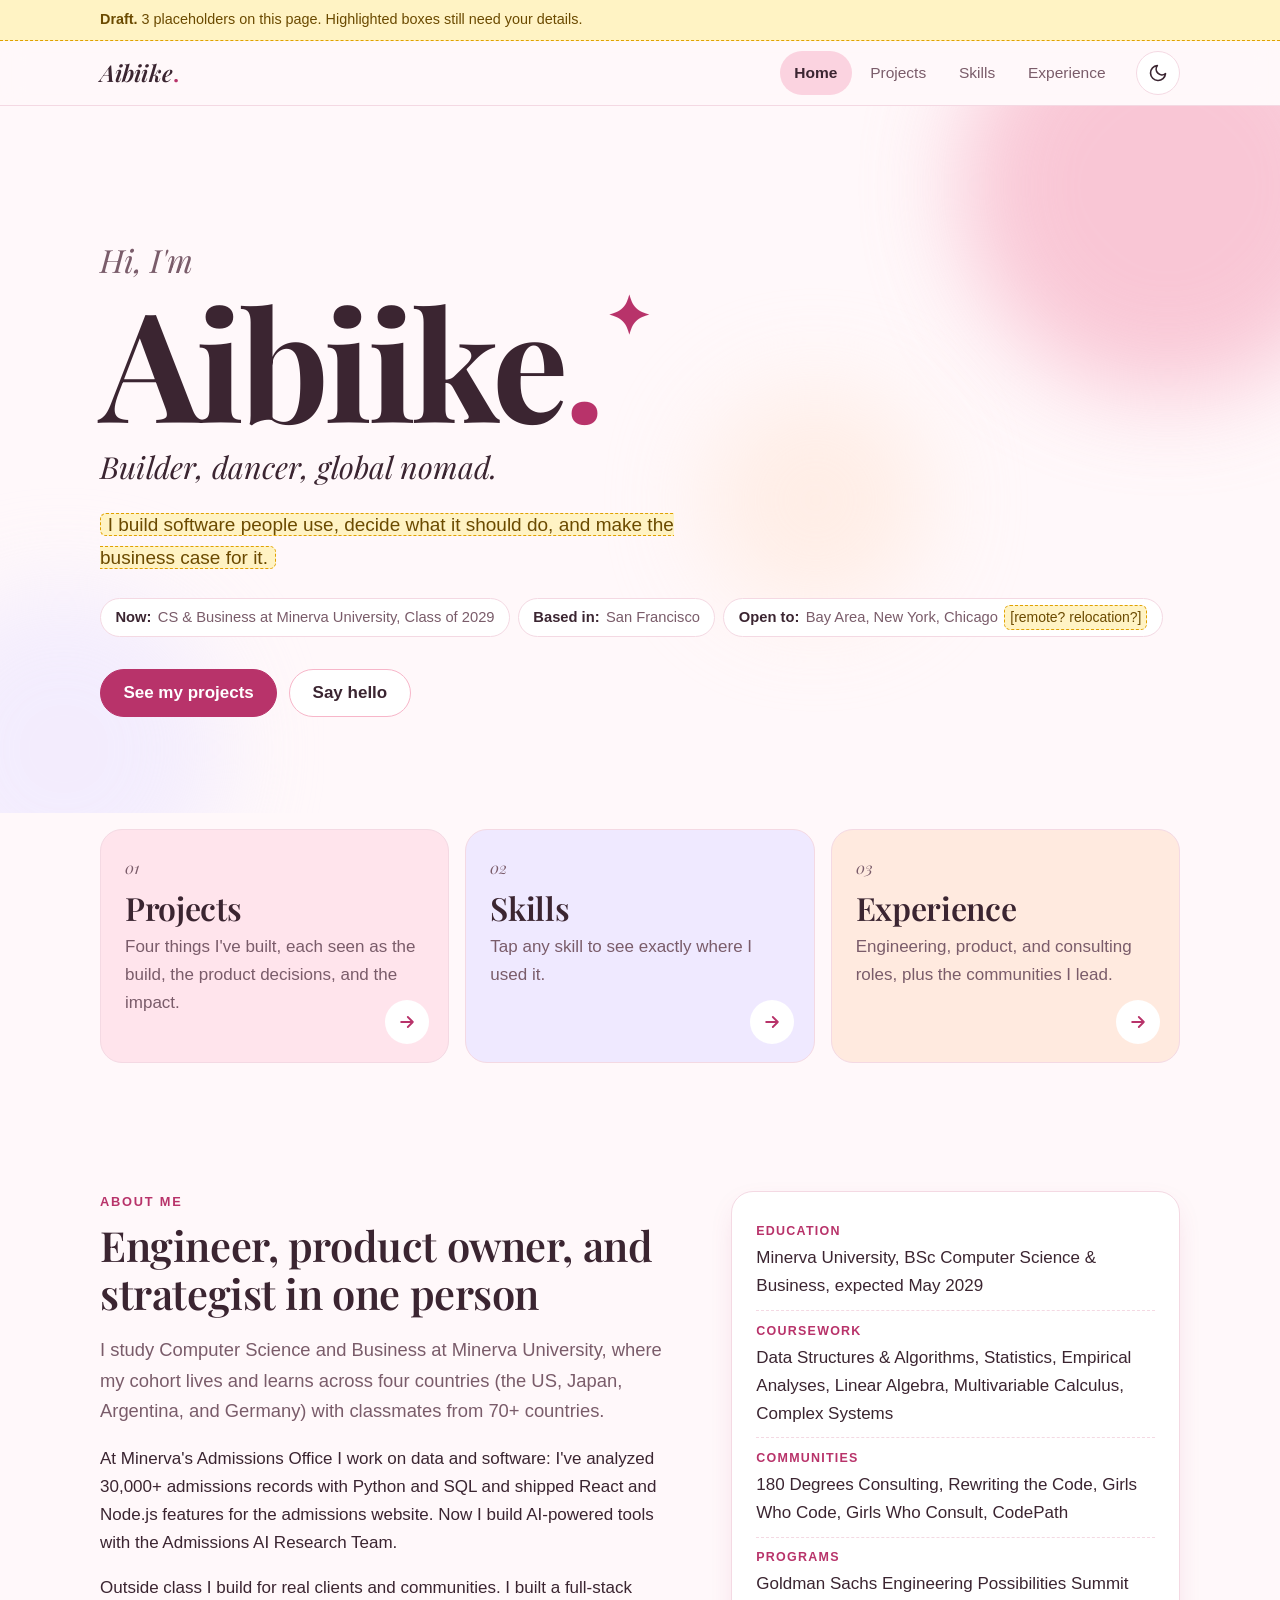
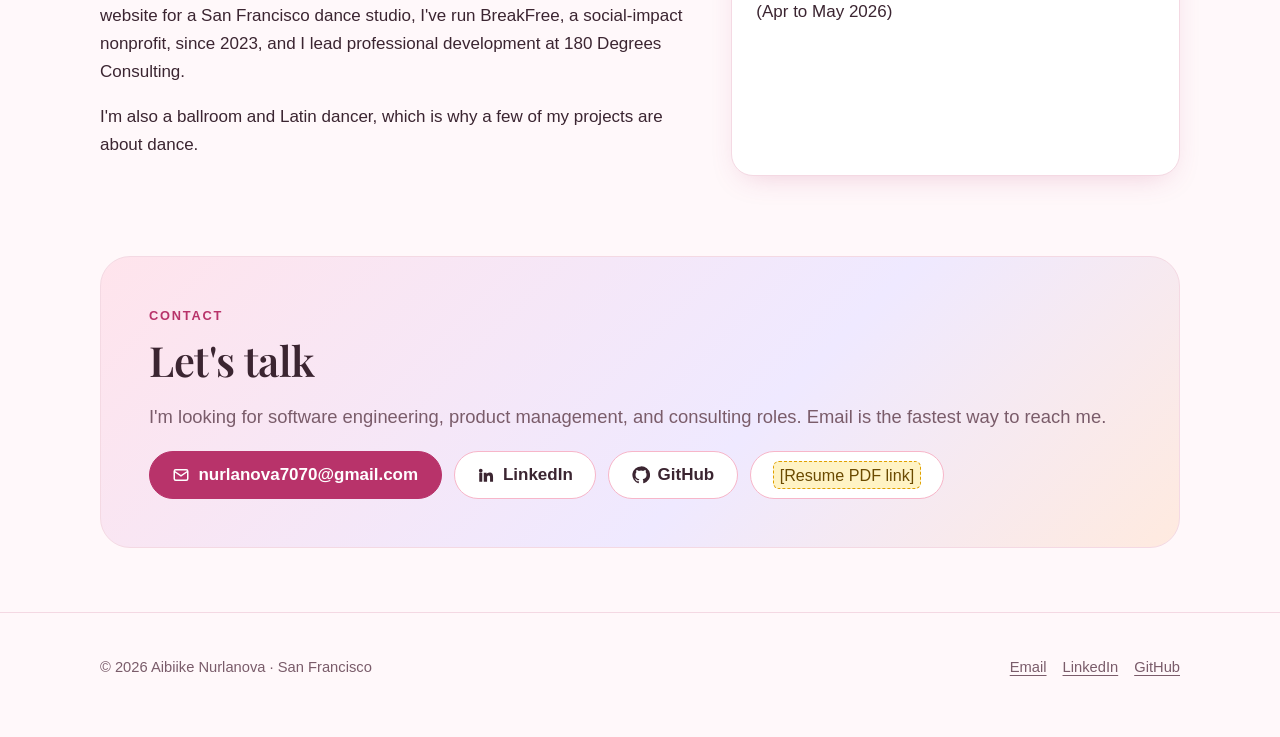
==== commit 4a60dbc5: "Redesign: pink pastel theme, separate Projects, Skills and Experience pages" ====
--- a/index.html
+++ b/index.html
@@ -5,511 +5,126 @@
 <meta name="viewport" content="width=device-width, initial-scale=1">
 <title>Aibiike Nurlanova | Software, Product, Strategy</title>
 <meta name="description" content="Aibiike Nurlanova: Computer Science and Business student at Minerva University building software, products, and the business case behind them.">
-<!-- Private draft: remove the next line when you publish. -->
+<!-- Hidden from search engines until the placeholders are filled. Remove this line to allow indexing. -->
 <meta name="robots" content="noindex, nofollow">
 <meta name="color-scheme" content="light dark">
-<meta name="theme-color" content="#fafaf9" media="(prefers-color-scheme: light)">
-<meta name="theme-color" content="#0f1115" media="(prefers-color-scheme: dark)">
-<link rel="icon" href="data:image/svg+xml,%3Csvg xmlns='http://www.w3.org/2000/svg' viewBox='0 0 64 64'%3E%3Crect width='64' height='64' rx='14' fill='%234338ca'/%3E%3Ctext x='32' y='42' font-family='Arial' font-size='28' font-weight='700' fill='white' text-anchor='middle'%3EAN%3C/text%3E%3C/svg%3E">
-<style>
-  :root {
-    --bg: #fafaf9; --surface: #ffffff; --surface-2: #f4f4f5; --text: #18181b; --muted: #52525b;
-    --line: #e4e4e7; --accent: #4338ca; --accent-soft: #eef2ff; --accent-text: #ffffff;
-    --swe: #0e7490; --pm: #7c3aed; --biz: #b45309;
-    --ph-bg: #fef3c7; --ph-line: #d97706; --ph-text: #78350f;
-    --radius: 14px; --max: 68rem;
-    --sans: ui-sans-serif, -apple-system, BlinkMacSystemFont, "Segoe UI", Roboto, "Helvetica Neue", Arial, sans-serif;
-  }
-  @media (prefers-color-scheme: dark) {
-    :root:not([data-theme="light"]) {
-      --bg: #0f1115; --surface: #171a21; --surface-2: #1e222b; --text: #ececf1; --muted: #a1a1aa;
-      --line: #2a2f3a; --accent: #a5b4fc; --accent-soft: #1e2140; --accent-text: #0f1115;
-      --swe: #67e8f9; --pm: #c4b5fd; --biz: #fcd34d;
-      --ph-bg: #3b2a0a; --ph-line: #f59e0b; --ph-text: #fde68a;
-    }
-  }
-  :root[data-theme="dark"] {
-    --bg: #0f1115; --surface: #171a21; --surface-2: #1e222b; --text: #ececf1; --muted: #a1a1aa;
-    --line: #2a2f3a; --accent: #a5b4fc; --accent-soft: #1e2140; --accent-text: #0f1115;
-    --swe: #67e8f9; --pm: #c4b5fd; --biz: #fcd34d;
-    --ph-bg: #3b2a0a; --ph-line: #f59e0b; --ph-text: #fde68a;
-  }
-  * { box-sizing: border-box; }
-  html { scroll-behavior: smooth; -webkit-text-size-adjust: 100%; }
-  @media (prefers-reduced-motion: reduce) { html { scroll-behavior: auto; } }
-  body { margin: 0; background: var(--bg); color: var(--text); font-family: var(--sans); font-size: 1.0625rem; line-height: 1.65; overflow-wrap: break-word; }
-  a { color: var(--accent); text-underline-offset: 3px; }
-  a:focus-visible, button:focus-visible { outline: 3px solid var(--accent); outline-offset: 3px; border-radius: 6px; }
-  .wrap { max-width: var(--max); margin: 0 auto; padding: 0 1.25rem; }
-  .skip { position: absolute; left: -999px; top: 0; background: var(--accent); color: var(--accent-text); padding: .6rem 1rem; z-index: 10; }
-  .skip:focus { left: 1rem; top: 1rem; }
-
-  /* Placeholders: anything still to fill in */
-  .ph { background: var(--ph-bg); color: var(--ph-text); border: 1px dashed var(--ph-line); border-radius: 6px; padding: 0 .35em; font-style: normal; font-size: .95em; }
-  .draft-bar { background: var(--ph-bg); color: var(--ph-text); border-bottom: 1px dashed var(--ph-line); font-size: .9rem; }
-  .draft-bar .wrap { padding-top: .5rem; padding-bottom: .5rem; }
-  .draft-bar[hidden] { display: none; }
-
-  /* Header */
-  header.top { position: sticky; top: 0; z-index: 5; background: color-mix(in srgb, var(--bg) 88%, transparent); backdrop-filter: saturate(160%) blur(10px); -webkit-backdrop-filter: saturate(160%) blur(10px); border-bottom: 1px solid var(--line); }
-  header.top .wrap { display: flex; align-items: center; gap: 1rem; min-height: 60px; }
-  .logo { font-weight: 700; color: var(--text); text-decoration: none; letter-spacing: -.01em; white-space: nowrap; }
-  nav.sections { flex: 1; min-width: 0; overflow-x: auto; scrollbar-width: none; }
-  nav.sections::-webkit-scrollbar { display: none; }
-  nav.sections ul { display: flex; gap: .25rem; list-style: none; margin: 0; padding: 0; justify-content: flex-end; }
-  nav.sections a { display: inline-flex; align-items: center; min-height: 44px; padding: 0 .65rem; color: var(--muted); text-decoration: none; font-size: .95rem; border-radius: 8px; white-space: nowrap; }
-  nav.sections a:hover { color: var(--text); background: var(--surface-2); }
-  .theme-btn { flex: none; width: 44px; height: 44px; border-radius: 10px; border: 1px solid var(--line); background: var(--surface); color: var(--text); cursor: pointer; display: grid; place-items: center; }
-  .theme-btn svg { width: 20px; height: 20px; }
-  @media (max-width: 40rem) { nav.sections ul { justify-content: flex-start; } }
-
-  /* Sections */
-  section { padding: 4.5rem 0; scroll-margin-top: 60px; }
-  section + section { border-top: 1px solid var(--line); }
-  .eyebrow { font-size: .8rem; font-weight: 700; letter-spacing: .12em; text-transform: uppercase; color: var(--accent); margin: 0 0 .5rem; }
-  h1, h2, h3 { line-height: 1.15; letter-spacing: -.02em; margin: 0; }
-  h2 { font-size: clamp(1.75rem, 4vw, 2.4rem); margin-bottom: 1.5rem; }
-  h3 { font-size: 1.25rem; }
-  .lead { font-size: 1.15rem; color: var(--muted); max-width: 44rem; }
-
-  /* Hero */
-  .hero { padding: 5rem 0 4.5rem; }
-  .hero h1 { font-size: clamp(2.6rem, 9vw, 5rem); font-weight: 800; letter-spacing: -.04em; }
-  .hero .tagline { font-size: clamp(1.15rem, 3vw, 1.45rem); color: var(--muted); margin: .75rem 0 1.25rem; }
-  .hero .pitch { font-size: clamp(1.3rem, 3.6vw, 1.9rem); font-weight: 600; max-width: 46rem; margin: 0 0 1.5rem; line-height: 1.3; }
-  .meta-row { display: flex; flex-wrap: wrap; gap: .5rem; margin-bottom: 2rem; }
-  .pill { display: inline-flex; align-items: center; gap: .4rem; padding: .35rem .8rem; border: 1px solid var(--line); border-radius: 999px; background: var(--surface); font-size: .92rem; color: var(--muted); }
-  .pill strong { color: var(--text); font-weight: 600; }
-  .actions { display: flex; flex-wrap: wrap; gap: .75rem; }
-  .btn { display: inline-flex; align-items: center; justify-content: center; gap: .5rem; min-height: 48px; padding: 0 1.25rem; border-radius: 12px; font-weight: 600; text-decoration: none; border: 1px solid var(--line); background: var(--surface); color: var(--text); }
-  .btn:hover { border-color: var(--accent); }
-  .btn.primary { background: var(--accent); color: var(--accent-text); border-color: var(--accent); }
-  .btn svg { width: 18px; height: 18px; }
-
-  /* About */
-  .about-grid { display: grid; gap: 2rem; }
-  @media (min-width: 52rem) { .about-grid { grid-template-columns: 1.4fr 1fr; gap: 3rem; } }
-  .facts { background: var(--surface); border: 1px solid var(--line); border-radius: var(--radius); padding: 1.25rem 1.4rem; margin: 0; }
-  .facts div { padding: .6rem 0; border-bottom: 1px solid var(--line); }
-  .facts div:last-child { border-bottom: 0; }
-  .facts dt { font-size: .8rem; font-weight: 700; letter-spacing: .08em; text-transform: uppercase; color: var(--muted); }
-  .facts dd { margin: .15rem 0 0; }
-
-  /* Projects */
-  .legend { display: flex; flex-wrap: wrap; gap: .5rem 1.25rem; margin: -0.5rem 0 1.75rem; font-size: .92rem; color: var(--muted); }
-  .legend span { display: inline-flex; align-items: center; gap: .45rem; }
-  .dot { width: .7rem; height: .7rem; border-radius: 50%; display: inline-block; }
-  .dot.swe { background: var(--swe); } .dot.pm { background: var(--pm); } .dot.biz { background: var(--biz); }
-  .projects { display: grid; gap: 1.5rem; }
-  .card { background: var(--surface); border: 1px solid var(--line); border-radius: var(--radius); padding: 1.5rem; }
-  .card-head { display: flex; flex-wrap: wrap; align-items: baseline; justify-content: space-between; gap: .5rem 1rem; }
-  .card .summary { margin: .5rem 0 1rem; color: var(--muted); }
-  .chips { display: flex; flex-wrap: wrap; gap: .4rem; margin: 0 0 1.25rem; padding: 0; list-style: none; }
-  .chips li { font-size: .82rem; padding: .2rem .6rem; border-radius: 999px; background: var(--surface-2); color: var(--muted); }
-  .role { font-size: .92rem; color: var(--muted); margin: 0 0 .75rem; }
-  .role strong { color: var(--text); }
-  .angles { display: grid; gap: .75rem; }
-  @media (min-width: 52rem) { .angles { grid-template-columns: repeat(3, 1fr); } }
-  .angle { border-radius: 10px; padding: 1rem 1.1rem; background: var(--surface-2); border-top: 3px solid; }
-  .angle.swe { border-top-color: var(--swe); } .angle.pm { border-top-color: var(--pm); } .angle.biz { border-top-color: var(--biz); }
-  .angle h4 { margin: 0 0 .4rem; font-size: .78rem; letter-spacing: .1em; text-transform: uppercase; }
-  .angle.swe h4 { color: var(--swe); } .angle.pm h4 { color: var(--pm); } .angle.biz h4 { color: var(--biz); }
-  .angle ul { margin: 0; padding-left: 1.1rem; font-size: .96rem; }
-  .angle li + li { margin-top: .35rem; }
-  .card-links { display: flex; flex-wrap: wrap; gap: .5rem 1.25rem; margin-top: 1.1rem; font-weight: 600; }
-  .card-links a, .card-links span { display: inline-flex; align-items: center; min-height: 44px; }
-
-  /* Experience */
-  .timeline { list-style: none; margin: 0; padding: 0; display: grid; gap: 1rem; }
-  .job { background: var(--surface); border: 1px solid var(--line); border-radius: var(--radius); padding: 1.25rem 1.4rem; }
-  .job-head { display: flex; flex-wrap: wrap; justify-content: space-between; gap: .25rem 1rem; }
-  .job h3 { font-size: 1.1rem; }
-  .job .org { color: var(--muted); margin: .15rem 0 .6rem; }
-  .job .when { color: var(--muted); font-size: .92rem; font-variant-numeric: tabular-nums; white-space: nowrap; }
-  .job ul { margin: 0; padding-left: 1.1rem; }
-  .job li + li { margin-top: .35rem; }
-  .tag { display: inline-block; font-size: .72rem; font-weight: 700; letter-spacing: .06em; text-transform: uppercase; padding: .1rem .5rem; border-radius: 999px; margin-left: .35rem; vertical-align: middle; }
-  .tag.swe { color: var(--swe); border: 1px solid currentColor; } .tag.pm { color: var(--pm); border: 1px solid currentColor; } .tag.biz { color: var(--biz); border: 1px solid currentColor; }
-  .subhead { font-size: 1rem; font-weight: 700; color: var(--muted); letter-spacing: .06em; text-transform: uppercase; margin: 2.25rem 0 1rem; }
-
-  /* Skills */
-  .skills { display: grid; gap: 1rem; }
-  @media (min-width: 52rem) { .skills { grid-template-columns: repeat(3, 1fr); } }
-  .skill { background: var(--surface); border: 1px solid var(--line); border-radius: var(--radius); padding: 1.25rem 1.4rem; border-top: 4px solid; }
-  .skill.swe { border-top-color: var(--swe); } .skill.pm { border-top-color: var(--pm); } .skill.biz { border-top-color: var(--biz); }
-  .skill h3 { font-size: 1.05rem; margin-bottom: .75rem; }
-  .skill .chips { margin: 0; }
-
-  /* Contact */
-  .contact-card { background: var(--accent-soft); border-radius: calc(var(--radius) + 6px); padding: clamp(1.5rem, 5vw, 3rem); }
-  .contact-card h2 { margin-bottom: .75rem; }
-  footer { padding: 2rem 0 3rem; color: var(--muted); font-size: .9rem; }
-</style>
-<script>
-  // Apply a saved theme before paint (light/dark toggle; default follows the device).
-  (function () { try { var t = localStorage.getItem("theme"); if (t) document.documentElement.setAttribute("data-theme", t); } catch (e) {} })();
-</script>
+<meta name="theme-color" content="#fff8fa" media="(prefers-color-scheme: light)">
+<meta name="theme-color" content="#1c1218" media="(prefers-color-scheme: dark)">
+<link rel="icon" href="data:image/svg+xml,%3Csvg xmlns='http://www.w3.org/2000/svg' viewBox='0 0 64 64'%3E%3Crect width='64' height='64' rx='32' fill='%23f7b6c9'/%3E%3Ctext x='32' y='44' font-family='Georgia' font-style='italic' font-size='34' font-weight='700' fill='%23b8336a' text-anchor='middle'%3EA%3C/text%3E%3C/svg%3E">
+<link rel="preconnect" href="https://fonts.googleapis.com">
+<link rel="preconnect" href="https://fonts.gstatic.com" crossorigin>
+<link rel="stylesheet" href="https://fonts.googleapis.com/css2?family=Playfair+Display:ital,wght@0,600;0,700;1,600&display=swap">
+<link rel="stylesheet" href="style.css">
+<script>(function(){try{var t=localStorage.getItem("theme");if(t)document.documentElement.setAttribute("data-theme",t);}catch(e){}})();</script>
 </head>
 <body>
 <a class="skip" href="#main">Skip to content</a>
-
-<div class="draft-bar" id="draft-bar" hidden>
-  <div class="wrap"><strong>Private draft.</strong> <span id="draft-count"></span> Highlighted boxes are placeholders to fill in before you share this page.</div>
-</div>
-
+<div class="draft-bar" id="draft-bar" hidden><div class="wrap"><strong>Draft.</strong> <span id="draft-count"></span> Highlighted boxes still need your details.</div></div>
 <header class="top">
   <div class="wrap">
-    <a class="logo" href="#top">Aibiike Nurlanova</a>
-    <nav class="sections" aria-label="Sections">
+    <a class="logo" href="index.html">Aibiike<span>.</span></a>
+    <nav class="main" aria-label="Main">
       <ul>
-        <li><a href="#about">About</a></li>
-        <li><a href="#projects">Projects</a></li>
-        <li><a href="#experience">Experience</a></li>
-        <li><a href="#skills">Skills</a></li>
-        <li><a href="#contact">Contact</a></li>
+        <li><a href="index.html" aria-current="page">Home</a></li>
+        <li><a href="projects.html">Projects</a></li>
+        <li><a href="skills.html">Skills</a></li>
+        <li><a href="experience.html">Experience</a></li>
       </ul>
     </nav>
-    <button class="theme-btn" id="theme-btn" type="button" aria-label="Switch to dark mode">
-      <svg viewBox="0 0 24 24" fill="none" stroke="currentColor" stroke-width="2" stroke-linecap="round" stroke-linejoin="round" aria-hidden="true"><path d="M21 12.8A9 9 0 1 1 11.2 3a7 7 0 0 0 9.8 9.8z"/></svg>
-    </button>
+    <button class="theme-btn" id="theme-btn" type="button" aria-label="Switch to dark mode"><svg viewBox="0 0 24 24" fill="none" stroke="currentColor" stroke-width="2" stroke-linecap="round" stroke-linejoin="round" aria-hidden="true"><path d="M21 12.8A9 9 0 1 1 11.2 3a7 7 0 0 0 9.8 9.8z"/></svg></button>
   </div>
 </header>
+<main id="main">
 
-<main id="main">
-  <!-- HERO -->
-  <section class="hero" id="top" aria-label="Introduction">
+  <section class="hero" aria-label="Introduction">
+    <span class="blob b1" aria-hidden="true"></span><span class="blob b2" aria-hidden="true"></span><span class="blob b3" aria-hidden="true"></span>
     <div class="wrap">
-      <p class="eyebrow">Software Engineering · Product · Consulting</p>
-      <h1>Aibiike Nurlanova</h1>
+      <p class="hello">Hi, I'm</p>
+      <h1 class="name">Aibiike<em>.</em><span class="sparkle" aria-hidden="true">✦</span></h1>
       <p class="tagline">Builder, dancer, global nomad.</p>
       <p class="pitch"><span class="ph" title="Draft pitch: edit or replace">I build software people use, decide what it should do, and make the business case for it.</span></p>
       <div class="meta-row">
         <span class="pill"><strong>Now:</strong> CS &amp; Business at Minerva University, Class of 2029</span>
-        <span class="pill"><strong>Based in:</strong> San Francisco, CA</span>
+        <span class="pill"><strong>Based in:</strong> San Francisco</span>
         <span class="pill"><strong>Open to:</strong> Bay Area, New York, Chicago <span class="ph">[remote? relocation?]</span></span>
       </div>
       <div class="actions">
-        <a class="btn primary" href="#projects">See my work</a>
-        <a class="btn" href="mailto:nurlanova7070@gmail.com">Email me</a>
-        <a class="btn" href="#" data-placeholder="resume"><span class="ph">[Resume PDF link]</span></a>
+        <a class="btn primary" href="projects.html">See my projects</a>
+        <a class="btn" href="mailto:nurlanova7070@gmail.com">Say hello</a>
       </div>
     </div>
   </section>
 
-  <!-- ABOUT -->
-  <section id="about">
+  <section class="explore" aria-label="Explore">
     <div class="wrap">
-      <p class="eyebrow">About</p>
-      <h2>Engineer, product owner, and strategist in one person</h2>
-      <div class="about-grid">
-        <div>
-          <p class="lead">I study Computer Science and Business at Minerva University, where my cohort lives and learns across four countries (the US, Japan, Argentina, and Germany) with classmates from 70+ countries.</p>
-          <p>At Minerva's Admissions Office I work on data and software: I've analyzed 30,000+ admissions records with Python and SQL and shipped React and Node.js features for the admissions website. Now I build AI-powered tools with the Admissions AI Research Team.</p>
-          <p>Outside class I build for real clients and communities. I built a full-stack website for a San Francisco dance studio. I've run BreakFree, a social-impact nonprofit, since 2023. And at 180 Degrees Consulting I lead professional development for our consultants.</p>
-          <p>I'm also a ballroom and Latin dancer, which is why a few of my projects are about dance.</p>
-        </div>
-        <dl class="facts">
-          <div><dt>Education</dt><dd>Minerva University, BSc Computer Science &amp; Business, 2025 to 2029 (expected May 2029)</dd></div>
-          <div><dt>Coursework</dt><dd>Data Structures &amp; Algorithms, Statistics, Empirical Analyses (hypothesis testing, regression), Linear Algebra, Multivariable Calculus, Complex Systems</dd></div>
-          <div><dt>Communities</dt><dd>180 Degrees Consulting, Rewriting the Code, Girls Who Code, Girls Who Consult, CodePath</dd></div>
-          <div><dt>Programs</dt><dd>Goldman Sachs Engineering Possibilities Summit (Apr to May 2026)</dd></div>
-        </dl>
+      <div class="explore-grid">
+        <a class="nav-card c1" href="projects.html">
+          <span class="num">01</span>
+          <h2>Projects</h2>
+          <p>Four things I've built, each seen as the build, the product decisions, and the impact.</p>
+          <span class="go"><svg viewBox="0 0 24 24" fill="none" stroke="currentColor" stroke-width="2.2" stroke-linecap="round" stroke-linejoin="round" aria-hidden="true"><path d="M5 12h14M13 6l6 6-6 6"/></svg></span>
+        </a>
+        <a class="nav-card c2" href="skills.html">
+          <span class="num">02</span>
+          <h2>Skills</h2>
+          <p>Tap any skill to see exactly where I used it.</p>
+          <span class="go"><svg viewBox="0 0 24 24" fill="none" stroke="currentColor" stroke-width="2.2" stroke-linecap="round" stroke-linejoin="round" aria-hidden="true"><path d="M5 12h14M13 6l6 6-6 6"/></svg></span>
+        </a>
+        <a class="nav-card c3" href="experience.html">
+          <span class="num">03</span>
+          <h2>Experience</h2>
+          <p>Engineering, product, and consulting roles, plus the communities I lead.</p>
+          <span class="go"><svg viewBox="0 0 24 24" fill="none" stroke="currentColor" stroke-width="2.2" stroke-linecap="round" stroke-linejoin="round" aria-hidden="true"><path d="M5 12h14M13 6l6 6-6 6"/></svg></span>
+        </a>
       </div>
     </div>
   </section>
 
-  <!-- PROJECTS -->
-  <section id="projects">
-    <div class="wrap">
-      <p class="eyebrow">Projects</p>
-      <h2>Selected work, seen three ways</h2>
-      <div class="legend" aria-label="How to read each project">
-        <span><i class="dot swe"></i>The build (engineering)</span>
-        <span><i class="dot pm"></i>The user problem &amp; decisions (product)</span>
-        <span><i class="dot biz"></i>The business impact (consulting)</span>
+  <section class="about" aria-labelledby="about-title">
+    <div class="wrap about-grid">
+      <div>
+        <p class="eyebrow">About me</p>
+        <h2 id="about-title">Engineer, product owner, and strategist in one person</h2>
+        <p class="lead">I study Computer Science and Business at Minerva University, where my cohort lives and learns across four countries (the US, Japan, Argentina, and Germany) with classmates from 70+ countries.</p>
+        <p>At Minerva's Admissions Office I work on data and software: I've analyzed 30,000+ admissions records with Python and SQL and shipped React and Node.js features for the admissions website. Now I build AI-powered tools with the Admissions AI Research Team.</p>
+        <p>Outside class I build for real clients and communities. I built a full-stack website for a San Francisco dance studio, I've run BreakFree, a social-impact nonprofit, since 2023, and I lead professional development at 180 Degrees Consulting.</p>
+        <p>I'm also a ballroom and Latin dancer, which is why a few of my projects are about dance.</p>
       </div>
-
-      <div class="projects">
-        <!-- Project 1 -->
-        <article class="card">
-          <div class="card-head">
-            <h3>Alexis Dance Studio website</h3>
-          </div>
-          <p class="summary">A full-stack, 6-page website (classes, coaches, schedule, events) for a San Francisco dance studio, built for a real client.</p>
-          <p class="role"><strong>My role:</strong> Founder &amp; Product Lead · Sep 2026 to present</p>
-          <ul class="chips" aria-label="Tech"><li>React</li><li>Vite</li><li>Node.js</li><li>Express</li></ul>
-          <div class="angles">
-            <div class="angle swe"><h4>The build</h4><ul>
-              <li>Built end to end: React/Vite front end and a Node.js/Express back end.</li>
-              <li>Multi-tier architecture across 6 pages.</li>
-            </ul></div>
-            <div class="angle pm"><h4>Problem &amp; decisions</h4><ul>
-              <li>Scoped and owned the roadmap directly with the studio owner (the customer).</li>
-              <li>Deliberately deferred backend integration to ship customer-facing pages first.</li>
-              <li>Iterating on client feedback since launch.</li>
-            </ul></div>
-            <div class="angle biz"><h4>Business impact</h4><ul>
-              <li>100+ visits since launch.</li>
-              <li><span class="ph">[Add a studio outcome, e.g. sign-ups or inquiries via the site]</span></li>
-            </ul></div>
-          </div>
-          <div class="card-links"><span class="ph">[Live site link]</span><span class="ph">[Code link, if public]</span></div>
-        </article>
-
-        <!-- Project 2 -->
-        <article class="card">
-          <div class="card-head">
-            <h3>Application Planner</h3>
-          </div>
-          <p class="summary">A mobile-first planner that helps high school students plan their Minerva application. It works out a start-by date for every step, counting back from their deadline.</p>
-          <p class="role"><strong>My role:</strong> Product owner &amp; builder, working with an AI coding agent · Minerva Admissions AI Research Team, Nov 2026</p>
-          <ul class="chips" aria-label="Tech"><li>HTML</li><li>CSS</li><li>JavaScript</li><li>JSON data model</li><li>GitHub Pages &amp; Actions</li></ul>
-          <div class="angles">
-            <div class="angle swe"><h4>The build</h4><ul>
-              <li>No-framework, no-build static site. Every step, deadline, and tip lives in one data.json that all pages (and a future AI helper) read.</li>
-              <li>Client-side scheduler that skips past days and the student's busy days, with waiting steps (school records, translations) scheduled first.</li>
-              <li>Deployed with GitHub Actions to GitHub Pages.</li>
-            </ul></div>
-            <div class="angle pm"><h4>Problem &amp; decisions</h4><ul>
-              <li>Users: applicants, including students at schools without a counselor, who don't know how long each part takes.</li>
-              <li>Only states what Minerva's official pages say, and sends everything else to admissions.</li>
-              <li>Privacy by design: runs in the browser, saves nothing, no tracking.</li>
-            </ul></div>
-            <div class="angle biz"><h4>Business impact</h4><ul>
-              <li>Goal: help applicants finish every part of their application before the deadline.</li>
-              <li><span class="ph">[Add result after testing, e.g. # of students who tried it, feedback]</span></li>
-            </ul></div>
-          </div>
-          <div class="card-links"><a href="https://lilaibikesha.github.io/Sourced/">Live site</a><a href="https://github.com/lilaibikesha/Sourced">Code on GitHub</a></div>
-        </article>
-
-        <!-- Project 3 -->
-        <article class="card">
-          <div class="card-head">
-            <h3>Dance Competition Manager</h3>
-          </div>
-          <p class="summary">An object-oriented C++ application that runs ballroom competitions end to end, from registration to final results.</p>
-          <p class="role"><strong>My role:</strong> Sole developer <span class="ph">[confirm role and date]</span></p>
-          <ul class="chips" aria-label="Tech"><li>C++</li><li>Object-oriented design</li><li>Linux</li></ul>
-          <div class="angles">
-            <div class="angle swe"><h4>The build</h4><ul>
-              <li>Handles registration, heat assignments, multi-round scoring, and finalist selection.</li>
-              <li>Ranking algorithms compute placements across rounds and judging panels.</li>
-              <li>Automated scoring and results with persistent file storage.</li>
-            </ul></div>
-            <div class="angle pm"><h4>Problem &amp; decisions</h4><ul>
-              <li>Covers the full competition flow, from registration to finalist selection.</li>
-              <li><span class="ph">[Add who it's for and one key design decision]</span></li>
-            </ul></div>
-            <div class="angle biz"><h4>Business impact</h4><ul>
-              <li><span class="ph">[Add a result, e.g. time saved per competition or events run]</span></li>
-            </ul></div>
-          </div>
-          <div class="card-links"><span class="ph">[Code link]</span></div>
-        </article>
-
-        <!-- Project 4 -->
-        <article class="card">
-          <div class="card-head">
-            <h3>SF DanceSport Hub</h3>
-          </div>
-          <p class="summary">One place for Bay Area DanceSport: upcoming competitions, results, dance camps, and resources.</p>
-          <p class="role"><strong>My role:</strong> Creator <span class="ph">[confirm role]</span> · Oct 2026</p>
-          <ul class="chips" aria-label="Tech"><li>HTML</li><li>CSS</li><li>GitHub Pages</li></ul>
-          <div class="angles">
-            <div class="angle swe"><h4>The build</h4><ul>
-              <li>Responsive static site, deployed on GitHub Pages.</li>
-            </ul></div>
-            <div class="angle pm"><h4>Problem &amp; decisions</h4><ul>
-              <li>Pulls competitions, results, camps, and resources for Bay Area dancers into one page.</li>
-              <li><span class="ph">[Add one decision you made about what to include]</span></li>
-            </ul></div>
-            <div class="angle biz"><h4>Business impact</h4><ul>
-              <li><span class="ph">[Add a result, e.g. visitors or dancers using it]</span></li>
-            </ul></div>
-          </div>
-          <div class="card-links"><a href="https://lilaibikesha.github.io/ballroom-dance-app/">Live site</a><a href="https://github.com/lilaibikesha/ballroom-dance-app">Code on GitHub</a></div>
-        </article>
-      </div>
+      <dl class="facts">
+        <div><dt>Education</dt><dd>Minerva University, BSc Computer Science &amp; Business, expected May 2029</dd></div>
+        <div><dt>Coursework</dt><dd>Data Structures &amp; Algorithms, Statistics, Empirical Analyses, Linear Algebra, Multivariable Calculus, Complex Systems</dd></div>
+        <div><dt>Communities</dt><dd>180 Degrees Consulting, Rewriting the Code, Girls Who Code, Girls Who Consult, CodePath</dd></div>
+        <div><dt>Programs</dt><dd>Goldman Sachs Engineering Possibilities Summit (Apr to May 2026)</dd></div>
+      </dl>
     </div>
   </section>
 
-  <!-- EXPERIENCE -->
-  <section id="experience">
-    <div class="wrap">
-      <p class="eyebrow">Experience</p>
-      <h2>Where I've worked</h2>
-      <ol class="timeline">
-        <li class="job">
-          <div class="job-head"><h3>AI Research &amp; Software Development Intern <span class="tag swe">SWE</span></h3><span class="when">Sep 2026 to present</span></div>
-          <p class="org">Minerva University, Admissions Office · San Francisco</p>
-          <ul>
-            <li>Build AI-powered web and native apps with the Admissions AI Research Team to streamline applicant recruitment, evaluation, and processing.</li>
-            <li>Prototype with Claude Code, Gemini CLI, and GitHub, building reusable AI coding workflows for the team.</li>
-          </ul>
-        </li>
-        <li class="job">
-          <div class="job-head"><h3>Software Engineering Intern <span class="tag swe">SWE</span></h3><span class="when">Sep 2025 to Aug 2026</span></div>
-          <p class="org">Minerva University, Admissions Office · San Francisco</p>
-          <ul>
-            <li>Mined 30,000+ admissions records with Python (Pandas) and SQL to surface patterns that shaped proposed changes to the university's entrance assessment.</li>
-            <li>Refactored SQL data models across 30+ tables, standardizing schemas and improving the reliability of downstream admissions queries.</li>
-            <li>Shipped React front-end components and Node.js back-end features, working directly with admissions staff to prioritize what launched.</li>
-          </ul>
-        </li>
-        <li class="job">
-          <div class="job-head"><h3>GTM &amp; Growth Marketer <span class="tag pm">Product</span></h3><span class="when">Sep 2026 to present</span></div>
-          <p class="org">Vyra AI (AI video editing, YC F26)</p>
-          <ul>
-            <li>Built AI agents and automated workflows for account research, outreach, and pipeline generation, owning outbound end to end for the founding team.</li>
-            <li>Turned customer demo feedback and outreach data into product requirements that informed the team's product decisions.</li>
-          </ul>
-        </li>
-        <li class="job">
-          <div class="job-head"><h3>Business Analyst Intern <span class="tag biz">Business</span></h3><span class="when">May to Aug 2025</span></div>
-          <p class="org">Bakai Bank · Bishkek, Kyrgyzstan</p>
-          <ul>
-            <li>Streamlined onboarding, loan-processing, and account workflows for 1,000+ clients using SQL and Excel.</li>
-            <li>Proposed an AI-driven document-processing workflow to automate customer data extraction, and presented the business case to operations leadership.</li>
-          </ul>
-        </li>
-        <li class="job">
-          <div class="job-head"><h3>Strategy Consulting Intern <span class="tag biz">Consulting</span></h3><span class="when">May to Aug 2024</span></div>
-          <p class="org">Monte Carlo Hospitality Group</p>
-          <ul>
-            <li>Designed the strategy to expand from 2 to 8 branches across the US East Coast, building an AI-powered model that scored candidate sites on population density, income, foot traffic, competitor density, rent, labor costs, and branch revenue.</li>
-            <li>Extended the model to forecast revenue, profit margin, customer demand, and expected ROI per location, giving leadership a data-driven way to cut expansion risk.</li>
-          </ul>
-        </li>
-      </ol>
-
-      <h3 class="subhead">Leadership</h3>
-      <ol class="timeline">
-        <li class="job">
-          <div class="job-head"><h3>Professional Development Director <span class="tag biz">Consulting</span></h3><span class="when">Mar 2026 to present</span></div>
-          <p class="org">180 Degrees Consulting, Minerva Branch</p>
-          <ul>
-            <li>Grew the nonprofit client pipeline 50% across North and South America by designing a Salesforce CRM strategy and sourcing playbook that cut acquisition time 30%.</li>
-            <li>Promoted from the Client Sourcing Team. Diagnosed skill gaps through structured 1:1s and built the training curriculum to close them.</li>
-          </ul>
-        </li>
-        <li class="job">
-          <div class="job-head"><h3>Founder &amp; Project Lead <span class="tag pm">Product</span></h3><span class="when">Mar 2023 to present</span></div>
-          <p class="org">BreakFree (social-impact nonprofit)</p>
-          <ul>
-            <li>Delivered 50+ educational workshops for underserved women in partnership with UN Women.</li>
-            <li>Co-built a digital accessibility platform now serving 100+ community members, owning partnerships and product direction.</li>
-          </ul>
-        </li>
-        <li class="job">
-          <div class="job-head"><h3>Project Leader <span class="tag pm">Product</span></h3><span class="when">Sep 2025 to May 2026</span></div>
-          <p class="org">IMU Peace Club · San Francisco</p>
-          <ul>
-            <li>Ran structured user interviews with 30+ volunteers and donors and turned the findings into a content strategy and outreach roadmap the club adopted.</li>
-          </ul>
-        </li>
-      </ol>
-    </div>
-  </section>
-
-  <!-- SKILLS -->
-  <section id="skills">
-    <div class="wrap">
-      <p class="eyebrow">Skills</p>
-      <h2>What I bring</h2>
-      <div class="skills">
-        <div class="skill swe">
-          <h3>Technical</h3>
-          <ul class="chips">
-            <li>Python (Pandas, NLTK)</li><li>SQL</li><li>JavaScript</li><li>TypeScript</li><li>C++</li><li>Java</li><li>HTML/CSS</li>
-            <li>React</li><li>Next.js</li><li>Node.js</li><li>Express</li><li>FastAPI</li><li>Vite</li>
-            <li>Schema design</li><li>Tableau</li><li>Git &amp; GitHub</li><li>Linux</li>
-            <li>AI agents &amp; workflows</li><li>Claude Code</li><li>Gemini CLI</li>
-            <li><span class="ph">[cloud platforms?]</span></li>
-          </ul>
-        </div>
-        <div class="skill pm">
-          <h3>Product</h3>
-          <ul class="chips">
-            <li>Product roadmapping</li><li>User research &amp; interviews</li><li>Sprint planning</li>
-            <li>Turning feedback into requirements</li><li>Cross-functional stakeholder management</li><li>Quantitative performance analysis</li>
-            <li><span class="ph">[Figma? Jira? A/B testing?]</span></li>
-          </ul>
-        </div>
-        <div class="skill biz">
-          <h3>Business &amp; Consulting</h3>
-          <ul class="chips">
-            <li>Market expansion strategy</li><li>Site-selection modeling</li><li>Revenue &amp; ROI forecasting</li>
-            <li>Business cases for leadership</li><li>Excel (VBA)</li><li>Salesforce CRM</li><li>Process improvement</li>
-            <li><span class="ph">[financial modeling? slide storytelling?]</span></li>
-          </ul>
-        </div>
-      </div>
-    </div>
-  </section>
-
-  <!-- CONTACT -->
-  <section id="contact">
+  <section class="contact" aria-labelledby="contact-title">
     <div class="wrap">
       <div class="contact-card">
         <p class="eyebrow">Contact</p>
-        <h2>Let's talk</h2>
-        <p class="lead">I'm looking for software engineering, product management, and consulting roles. The fastest way to reach me is email.</p>
+        <h2 id="contact-title">Let's talk</h2>
+        <p class="lead">I'm looking for software engineering, product management, and consulting roles. Email is the fastest way to reach me.</p>
         <div class="actions">
-          <a class="btn primary" href="mailto:nurlanova7070@gmail.com">
-            <svg viewBox="0 0 24 24" fill="none" stroke="currentColor" stroke-width="2" aria-hidden="true"><rect x="3" y="5" width="18" height="14" rx="2"/><path d="m3 7 9 6 9-6"/></svg>
-            nurlanova7070@gmail.com</a>
-          <a class="btn" href="https://www.linkedin.com/in/anurlanova">
-            <svg viewBox="0 0 24 24" fill="currentColor" aria-hidden="true"><path d="M4.98 3.5a2.5 2.5 0 1 1 0 5 2.5 2.5 0 0 1 0-5zM3 9h4v12H3zM9 9h3.8v1.7h.05c.53-1 1.83-2.05 3.77-2.05 4.03 0 4.78 2.65 4.78 6.1V21h-4v-5.5c0-1.3-.02-3-1.83-3-1.84 0-2.12 1.43-2.12 2.9V21H9z"/></svg>
-            LinkedIn</a>
-          <a class="btn" href="https://github.com/lilaibikesha">
-            <svg viewBox="0 0 24 24" fill="currentColor" aria-hidden="true"><path d="M12 .5a11.5 11.5 0 0 0-3.64 22.41c.58.1.79-.25.79-.56v-2c-3.2.7-3.88-1.37-3.88-1.37-.53-1.33-1.28-1.69-1.28-1.69-1.05-.71.08-.7.08-.7 1.16.08 1.77 1.19 1.77 1.19 1.03 1.77 2.7 1.26 3.36.96.1-.75.4-1.26.73-1.55-2.55-.29-5.24-1.28-5.24-5.69 0-1.26.45-2.29 1.19-3.1-.12-.29-.52-1.46.11-3.05 0 0 .97-.31 3.17 1.18a11 11 0 0 1 5.77 0c2.2-1.49 3.17-1.18 3.17-1.18.63 1.59.23 2.76.11 3.05.74.81 1.19 1.84 1.19 3.1 0 4.42-2.7 5.4-5.26 5.68.41.36.78 1.06.78 2.14v3.17c0 .31.21.67.8.56A11.5 11.5 0 0 0 12 .5z"/></svg>
-            GitHub</a>
+          <a class="btn primary" href="mailto:nurlanova7070@gmail.com"><svg viewBox="0 0 24 24" fill="none" stroke="currentColor" stroke-width="2" aria-hidden="true"><rect x="3" y="5" width="18" height="14" rx="2"/><path d="m3 7 9 6 9-6"/></svg>nurlanova7070@gmail.com</a>
+          <a class="btn" href="https://www.linkedin.com/in/anurlanova"><svg viewBox="0 0 24 24" fill="currentColor" aria-hidden="true"><path d="M4.98 3.5a2.5 2.5 0 1 1 0 5 2.5 2.5 0 0 1 0-5zM3 9h4v12H3zM9 9h3.8v1.7h.05c.53-1 1.83-2.05 3.77-2.05 4.03 0 4.78 2.65 4.78 6.1V21h-4v-5.5c0-1.3-.02-3-1.83-3-1.84 0-2.12 1.43-2.12 2.9V21H9z"/></svg>LinkedIn</a>
+          <a class="btn" href="https://github.com/lilaibikesha"><svg viewBox="0 0 24 24" fill="currentColor" aria-hidden="true"><path d="M12 .5a11.5 11.5 0 0 0-3.64 22.41c.58.1.79-.25.79-.56v-2c-3.2.7-3.88-1.37-3.88-1.37-.53-1.33-1.28-1.69-1.28-1.69-1.05-.71.08-.7.08-.7 1.16.08 1.77 1.19 1.77 1.19 1.03 1.77 2.7 1.26 3.36.96.1-.75.4-1.26.73-1.55-2.55-.29-5.24-1.28-5.24-5.69 0-1.26.45-2.29 1.19-3.1-.12-.29-.52-1.46.11-3.05 0 0 .97-.31 3.17 1.18a11 11 0 0 1 5.77 0c2.2-1.49 3.17-1.18 3.17-1.18.63 1.59.23 2.76.11 3.05.74.81 1.19 1.84 1.19 3.1 0 4.42-2.7 5.4-5.26 5.68.41.36.78 1.06.78 2.14v3.17c0 .31.21.67.8.56A11.5 11.5 0 0 0 12 .5z"/></svg>GitHub</a>
           <a class="btn" href="#" data-placeholder="resume"><span class="ph">[Resume PDF link]</span></a>
         </div>
       </div>
     </div>
   </section>
 </main>
-
 <footer>
-  <div class="wrap">© 2026 Aibiike Nurlanova · San Francisco</div>
+  <div class="wrap">
+    <span>© 2026 Aibiike Nurlanova · San Francisco</span>
+    <nav aria-label="Contact">
+      <a href="mailto:nurlanova7070@gmail.com">Email</a>
+      <a href="https://www.linkedin.com/in/anurlanova">LinkedIn</a>
+      <a href="https://github.com/lilaibikesha">GitHub</a>
+    </nav>
+  </div>
 </footer>
-
-<script>
-  (function () {
-    var root = document.documentElement, btn = document.getElementById("theme-btn");
-    var moon = '<path d="M21 12.8A9 9 0 1 1 11.2 3a7 7 0 0 0 9.8 9.8z"/>';
-    var sun = '<circle cx="12" cy="12" r="4"/><path d="M12 2v2M12 20v2M4.9 4.9l1.4 1.4M17.7 17.7l1.4 1.4M2 12h2M20 12h2M4.9 19.1l1.4-1.4M17.7 6.3l1.4-1.4"/>';
-    function isDark() {
-      var t = root.getAttribute("data-theme");
-      return t ? t === "dark" : window.matchMedia("(prefers-color-scheme: dark)").matches;
-    }
-    function paint() {
-      var d = isDark();
-      btn.querySelector("svg").innerHTML = d ? sun : moon;
-      btn.setAttribute("aria-label", d ? "Switch to light mode" : "Switch to dark mode");
-    }
-    btn.addEventListener("click", function () {
-      var next = isDark() ? "light" : "dark";
-      root.setAttribute("data-theme", next);
-      try { localStorage.setItem("theme", next); } catch (e) {}
-      paint();
-    });
-    paint();
-
-    // Placeholder links do nothing until filled in.
-    document.querySelectorAll('[data-placeholder]').forEach(function (a) {
-      a.addEventListener("click", function (e) { e.preventDefault(); });
-    });
-
-    // Draft bar: shows only while placeholders remain.
-    var n = document.querySelectorAll(".ph").length;
-    if (n) {
-      document.getElementById("draft-count").textContent = n + " item" + (n === 1 ? "" : "s") + " left to fill in.";
-      document.getElementById("draft-bar").hidden = false;
-    }
-  })();
-</script>
+<script src="site.js"></script>
 </body>
 </html>
--- a/style.css
+++ b/style.css
@@ -0,0 +1,207 @@
+/* Aibiike Nurlanova portfolio: soft pink pastel theme */
+:root {
+  --bg: #fff8fa;
+  --surface: #ffffff;
+  --blush: #ffe4ec;
+  --pink: #f7b6c9;
+  --rose: #b8336a;
+  --rose-soft: #fbd3e0;
+  --lavender: #efe9ff;  --lavender-ink: #6a4fc0;
+  --peach: #ffeadf;     --peach-ink: #a8501f;
+  --mint: #e3f6ef;      --mint-ink: #2c7a5f;
+  --butter: #fff6d6;
+  --text: #3b2531;
+  --muted: #7a5c6a;
+  --line: #f4d9e3;
+  --shadow: 0 10px 30px -12px rgba(184, 51, 106, .25);
+  --ph-bg: #fff3c4; --ph-line: #e0a100; --ph-text: #6b4a00;
+  --radius: 22px;
+  --max: 70rem;
+  --serif: "Playfair Display", Georgia, "Times New Roman", serif;
+  --sans: ui-sans-serif, -apple-system, BlinkMacSystemFont, "Segoe UI", Roboto, "Helvetica Neue", Arial, sans-serif;
+}
+@media (prefers-color-scheme: dark) {
+  :root:not([data-theme="light"]) {
+    --bg: #1c1218; --surface: #26171f; --blush: #3a1f2c; --pink: #6e3550; --rose: #ff8fb5; --rose-soft: #4a2536;
+    --lavender: #2b2240; --lavender-ink: #c9b8ff; --peach: #3a2419; --peach-ink: #ffb895; --mint: #173129; --mint-ink: #8fe0c0;
+    --butter: #3a3218; --text: #fbe9f0; --muted: #d1aebd; --line: #3d2632; --shadow: 0 10px 30px -12px rgba(0,0,0,.6);
+    --ph-bg: #3b2f0a; --ph-line: #f5c542; --ph-text: #ffe8a3;
+  }
+}
+:root[data-theme="dark"] {
+  --bg: #1c1218; --surface: #26171f; --blush: #3a1f2c; --pink: #6e3550; --rose: #ff8fb5; --rose-soft: #4a2536;
+  --lavender: #2b2240; --lavender-ink: #c9b8ff; --peach: #3a2419; --peach-ink: #ffb895; --mint: #173129; --mint-ink: #8fe0c0;
+  --butter: #3a3218; --text: #fbe9f0; --muted: #d1aebd; --line: #3d2632; --shadow: 0 10px 30px -12px rgba(0,0,0,.6);
+  --ph-bg: #3b2f0a; --ph-line: #f5c542; --ph-text: #ffe8a3;
+}
+
+* { box-sizing: border-box; }
+html { -webkit-text-size-adjust: 100%; scroll-behavior: smooth; }
+@media (prefers-reduced-motion: reduce) { html { scroll-behavior: auto; } *, *::before, *::after { animation: none !important; transition: none !important; } }
+body { margin: 0; background: var(--bg); color: var(--text); font-family: var(--sans); font-size: 1.0625rem; line-height: 1.65; overflow-wrap: break-word; }
+a { color: var(--rose); text-underline-offset: 3px; }
+a:focus-visible, button:focus-visible { outline: 3px solid var(--rose); outline-offset: 3px; border-radius: 10px; }
+.wrap { max-width: var(--max); margin: 0 auto; padding: 0 1.25rem; }
+.skip { position: absolute; left: -999px; top: 0; background: var(--rose); color: #fff; padding: .6rem 1rem; z-index: 20; }
+.skip:focus { left: 1rem; top: 1rem; }
+h1, h2, h3 { line-height: 1.15; margin: 0; }
+h1, h2 { font-family: var(--serif); font-weight: 600; letter-spacing: -.01em; }
+
+/* Placeholders */
+.ph { background: var(--ph-bg); color: var(--ph-text); border: 1px dashed var(--ph-line); border-radius: 6px; padding: 0 .35em; font-style: normal; font-size: .95em; font-family: var(--sans); font-weight: 500; }
+.draft-bar { background: var(--ph-bg); color: var(--ph-text); border-bottom: 1px dashed var(--ph-line); font-size: .9rem; }
+.draft-bar .wrap { padding-top: .5rem; padding-bottom: .5rem; }
+.draft-bar[hidden] { display: none; }
+
+/* Header */
+header.top { position: sticky; top: 0; z-index: 10; background: color-mix(in srgb, var(--bg) 85%, transparent); backdrop-filter: blur(12px); -webkit-backdrop-filter: blur(12px); border-bottom: 1px solid var(--line); }
+header.top .wrap { display: flex; align-items: center; gap: 1rem; min-height: 64px; }
+.logo { font-family: var(--serif); font-style: italic; font-weight: 600; font-size: 1.45rem; color: var(--text); text-decoration: none; white-space: nowrap; }
+.logo span { color: var(--rose); font-style: normal; }
+nav.main { flex: 1; min-width: 0; overflow-x: auto; scrollbar-width: none; }
+nav.main::-webkit-scrollbar { display: none; }
+nav.main ul { display: flex; gap: .25rem; list-style: none; margin: 0; padding: 0; justify-content: flex-end; }
+nav.main a { display: inline-flex; align-items: center; min-height: 44px; padding: 0 .9rem; border-radius: 999px; color: var(--muted); text-decoration: none; font-size: .97rem; white-space: nowrap; }
+nav.main a:hover { color: var(--text); background: var(--blush); }
+nav.main a[aria-current="page"] { background: var(--rose-soft); color: var(--text); font-weight: 600; }
+@media (max-width: 40rem) {
+  header.top .wrap { flex-wrap: wrap; gap: 0 .5rem; padding-top: .35rem; }
+  .logo { flex: 1; }
+  nav.main { order: 3; flex-basis: 100%; margin: 0 -.25rem .25rem; }
+  nav.main ul { justify-content: space-between; }
+  nav.main a { padding: 0 .7rem; }
+}
+.theme-btn { flex: none; width: 44px; height: 44px; border-radius: 999px; border: 1px solid var(--line); background: var(--surface); color: var(--text); cursor: pointer; display: grid; place-items: center; }
+.theme-btn svg { width: 20px; height: 20px; }
+
+/* Buttons and pills */
+.btn { display: inline-flex; align-items: center; justify-content: center; gap: .5rem; min-height: 48px; padding: 0 1.4rem; border-radius: 999px; font-weight: 600; text-decoration: none; border: 1.5px solid var(--pink); background: var(--surface); color: var(--text); transition: transform .15s ease, box-shadow .15s ease; }
+.btn:hover { transform: translateY(-2px); box-shadow: var(--shadow); }
+.btn.primary { background: var(--rose); border-color: var(--rose); color: #fff; }
+:root[data-theme="dark"] .btn.primary { color: #1c1218; }
+@media (prefers-color-scheme: dark) { :root:not([data-theme="light"]) .btn.primary { color: #1c1218; } }
+.btn svg { width: 18px; height: 18px; }
+.actions { display: flex; flex-wrap: wrap; gap: .75rem; }
+.pill { display: inline-flex; align-items: center; gap: .4rem; padding: .35rem .9rem; border-radius: 999px; background: var(--surface); border: 1px solid var(--line); font-size: .92rem; color: var(--muted); }
+.pill strong { color: var(--text); font-weight: 600; }
+.eyebrow { font-size: .8rem; font-weight: 700; letter-spacing: .14em; text-transform: uppercase; color: var(--rose); margin: 0 0 .6rem; }
+
+/* HOME hero */
+.hero { position: relative; overflow: hidden; padding: clamp(4rem, 12vw, 8rem) 0 clamp(3.5rem, 9vw, 6rem); }
+.blob { position: absolute; border-radius: 50%; filter: blur(48px); opacity: .75; pointer-events: none; animation: float 14s ease-in-out infinite; }
+.blob.b1 { width: 26rem; height: 26rem; background: var(--pink); top: -8rem; right: -6rem; }
+.blob.b2 { width: 20rem; height: 20rem; background: var(--lavender); bottom: -6rem; left: -6rem; animation-delay: -4s; }
+.blob.b3 { width: 14rem; height: 14rem; background: var(--peach); top: 40%; left: 55%; animation-delay: -8s; }
+@keyframes float { 0%, 100% { transform: translate(0, 0) scale(1); } 50% { transform: translate(14px, -18px) scale(1.05); } }
+.hero .wrap { position: relative; }
+.hello { font-family: var(--serif); font-style: italic; font-size: clamp(1.4rem, 4vw, 2rem); color: var(--muted); margin: 0; }
+.name { font-family: var(--serif); font-size: clamp(4rem, 17vw, 9.5rem); font-weight: 700; line-height: .95; letter-spacing: -.03em; margin: .1rem 0 .6rem; color: var(--text); }
+.name em { color: var(--rose); font-style: normal; }
+.sparkle { display: inline-block; color: var(--rose); font-size: .35em; vertical-align: top; margin-left: .1em; animation: twinkle 3s ease-in-out infinite; }
+@keyframes twinkle { 0%, 100% { opacity: 1; transform: rotate(0); } 50% { opacity: .45; transform: rotate(20deg); } }
+.tagline { font-family: var(--serif); font-style: italic; font-size: clamp(1.3rem, 3.6vw, 1.9rem); margin: 0 0 1rem; }
+.pitch { font-size: clamp(1.05rem, 2.6vw, 1.25rem); color: var(--muted); max-width: 40rem; margin: 0 0 1.5rem; }
+.meta-row { display: flex; flex-wrap: wrap; gap: .5rem; margin-bottom: 2rem; }
+
+/* Explore cards */
+.explore { padding: 1rem 0 4rem; }
+.explore-grid { display: grid; gap: 1rem; }
+@media (min-width: 48rem) { .explore-grid { grid-template-columns: repeat(3, 1fr); } }
+.nav-card { position: relative; display: block; padding: 1.6rem 1.5rem 1.4rem; border-radius: var(--radius); text-decoration: none; color: var(--text); min-height: 12rem; border: 1px solid var(--line); transition: transform .2s ease, box-shadow .2s ease; overflow: hidden; }
+.nav-card:hover { transform: translateY(-4px); box-shadow: var(--shadow); }
+.nav-card.c1 { background: var(--blush); } .nav-card.c2 { background: var(--lavender); } .nav-card.c3 { background: var(--peach); }
+.nav-card .num { font-family: var(--serif); font-style: italic; font-size: 1rem; color: var(--muted); }
+.nav-card h2 { font-size: 2rem; margin: .4rem 0 .4rem; }
+.nav-card p { margin: 0 0 1.4rem; color: var(--muted); }
+.nav-card .go { position: absolute; right: 1.2rem; bottom: 1.1rem; width: 44px; height: 44px; border-radius: 50%; background: var(--surface); display: grid; place-items: center; color: var(--rose); }
+.nav-card .go svg { width: 20px; height: 20px; }
+
+/* About block */
+.about { padding: 4rem 0; }
+.about-grid { display: grid; gap: 2rem; }
+@media (min-width: 52rem) { .about-grid { grid-template-columns: 1.3fr 1fr; gap: 3rem; } }
+.about h2 { font-size: clamp(1.8rem, 4.5vw, 2.6rem); margin-bottom: 1rem; }
+.lead { font-size: 1.15rem; color: var(--muted); }
+.facts { background: var(--surface); border: 1px solid var(--line); border-radius: var(--radius); padding: 1.25rem 1.5rem; margin: 0; box-shadow: var(--shadow); }
+.facts div { padding: .6rem 0; border-bottom: 1px dashed var(--line); }
+.facts div:last-child { border-bottom: 0; }
+.facts dt { font-size: .78rem; font-weight: 700; letter-spacing: .1em; text-transform: uppercase; color: var(--rose); }
+.facts dd { margin: .15rem 0 0; }
+
+/* Contact band */
+.contact { padding: 1rem 0 4rem; }
+.contact-card { border-radius: calc(var(--radius) + 8px); padding: clamp(1.75rem, 5vw, 3rem); background: linear-gradient(135deg, var(--blush), var(--lavender) 60%, var(--peach)); border: 1px solid var(--line); }
+.contact-card h2 { font-size: clamp(1.8rem, 4.5vw, 2.6rem); margin-bottom: .6rem; }
+
+/* Inner page header */
+.page-head { position: relative; overflow: hidden; padding: clamp(3rem, 8vw, 5rem) 0 2.5rem; }
+.page-head .blob { opacity: .55; }
+.page-head h1 { font-size: clamp(2.6rem, 8vw, 4.5rem); margin-bottom: .6rem; }
+.page-head h1 em { color: var(--rose); }
+.page-head p { color: var(--muted); max-width: 42rem; margin: 0; font-size: 1.1rem; }
+
+/* Projects */
+.legend { display: flex; flex-wrap: wrap; gap: .5rem; margin: 1.25rem 0 0; padding: 0; list-style: none; }
+.legend li { font-size: .9rem; padding: .3rem .8rem; border-radius: 999px; }
+.legend .l-build { background: var(--lavender); color: var(--lavender-ink); }
+.legend .l-pm { background: var(--blush); color: var(--rose); }
+.legend .l-biz { background: var(--peach); color: var(--peach-ink); }
+.projects { display: grid; gap: 1.5rem; padding-bottom: 4rem; }
+.card { background: var(--surface); border: 1px solid var(--line); border-radius: var(--radius); padding: clamp(1.25rem, 3vw, 2rem); box-shadow: var(--shadow); scroll-margin-top: 80px; }
+.card-top { display: flex; flex-wrap: wrap; align-items: center; gap: .6rem 1rem; }
+.card h2 { font-size: clamp(1.5rem, 3.6vw, 2rem); }
+.card .badge { font-size: .8rem; font-weight: 700; padding: .2rem .7rem; border-radius: 999px; background: var(--mint); color: var(--mint-ink); }
+.card .summary { margin: .6rem 0 .8rem; color: var(--muted); font-size: 1.05rem; }
+.role { font-size: .95rem; margin: 0 0 .9rem; }
+.chips { display: flex; flex-wrap: wrap; gap: .4rem; margin: 0 0 1.25rem; padding: 0; list-style: none; }
+.chips li { font-size: .82rem; padding: .25rem .7rem; border-radius: 999px; background: var(--blush); color: var(--text); }
+.angles { display: grid; gap: .8rem; }
+@media (min-width: 52rem) { .angles { grid-template-columns: repeat(3, 1fr); } }
+.angle { border-radius: 16px; padding: 1rem 1.15rem; }
+.angle.build { background: var(--lavender); } .angle.pm { background: var(--blush); } .angle.biz { background: var(--peach); }
+.angle h3 { font-family: var(--sans); font-size: .76rem; letter-spacing: .12em; text-transform: uppercase; margin: 0 0 .45rem; }
+.angle.build h3 { color: var(--lavender-ink); } .angle.pm h3 { color: var(--rose); } .angle.biz h3 { color: var(--peach-ink); }
+.angle ul { margin: 0; padding-left: 1.1rem; font-size: .96rem; }
+.angle li + li { margin-top: .35rem; }
+.card-links { display: flex; flex-wrap: wrap; gap: .6rem; margin-top: 1.2rem; }
+
+/* Skills */
+.skills-wrap { display: grid; gap: 1.5rem; padding-bottom: 4rem; }
+.skill-group { border-radius: var(--radius); padding: clamp(1.25rem, 3vw, 2rem); border: 1px solid var(--line); }
+.skill-group.g-tech { background: var(--lavender); } .skill-group.g-pm { background: var(--blush); } .skill-group.g-biz { background: var(--peach); }
+.skill-group h2 { font-size: clamp(1.6rem, 4vw, 2.2rem); margin-bottom: .3rem; }
+.skill-group > p { margin: 0 0 1rem; color: var(--muted); }
+.skill-list { display: flex; flex-wrap: wrap; gap: .5rem; margin: 0 0 1.25rem; padding: 0; list-style: none; }
+.skill-btn { min-height: 44px; padding: .45rem 1rem; border-radius: 999px; border: 1.5px solid transparent; background: var(--surface); color: var(--text); font: inherit; font-size: .95rem; cursor: pointer; transition: transform .12s ease, box-shadow .12s ease; }
+.skill-btn:hover { transform: translateY(-1px); box-shadow: var(--shadow); }
+.skill-btn[aria-pressed="true"] { background: var(--rose); color: #fff; border-color: var(--rose); }
+:root[data-theme="dark"] .skill-btn[aria-pressed="true"] { color: #1c1218; }
+@media (prefers-color-scheme: dark) { :root:not([data-theme="light"]) .skill-btn[aria-pressed="true"] { color: #1c1218; } }
+.skill-btn .count { font-size: .78rem; opacity: .75; margin-left: .3rem; }
+.proof { background: var(--surface); border-radius: 18px; padding: 1.1rem 1.25rem; min-height: 5rem; }
+.proof h3 { font-family: var(--serif); font-size: 1.35rem; margin-bottom: .75rem; }
+.proof-hint { color: var(--muted); margin: 0; }
+.proof ol { list-style: none; margin: 0; padding: 0; display: grid; gap: .7rem; }
+.proof li { border-left: 3px solid var(--pink); padding: .2rem 0 .2rem .9rem; }
+.proof .where { font-weight: 700; display: block; }
+.proof .where a { color: var(--text); text-decoration-color: var(--pink); }
+.proof .what { color: var(--muted); }
+.also { margin: 1rem 0 0; font-size: .92rem; color: var(--muted); }
+
+/* Experience */
+.timeline { list-style: none; margin: 0; padding: 0; display: grid; gap: 1rem; }
+.job { background: var(--surface); border: 1px solid var(--line); border-radius: var(--radius); padding: 1.3rem 1.5rem; box-shadow: var(--shadow); scroll-margin-top: 80px; }
+.job-head { display: flex; flex-wrap: wrap; justify-content: space-between; gap: .25rem 1rem; }
+.job h3 { font-size: 1.12rem; }
+.job .org { color: var(--muted); margin: .15rem 0 .6rem; }
+.job .when { font-size: .88rem; font-weight: 600; color: var(--rose); background: var(--blush); padding: .15rem .7rem; border-radius: 999px; white-space: nowrap; align-self: flex-start; }
+.job ul { margin: 0; padding-left: 1.1rem; }
+.job li + li { margin-top: .35rem; }
+.subhead { font-family: var(--serif); font-size: 1.7rem; margin: 2.5rem 0 1rem; }
+.exp-wrap { padding-bottom: 4rem; }
+
+/* Footer */
+footer { border-top: 1px solid var(--line); padding: 2rem 0 3rem; color: var(--muted); font-size: .92rem; }
+footer .wrap { display: flex; flex-wrap: wrap; gap: .75rem 1.5rem; align-items: center; justify-content: space-between; }
+footer nav { display: flex; flex-wrap: wrap; gap: .25rem 1rem; }
+footer nav a { display: inline-flex; align-items: center; min-height: 44px; color: var(--muted); }
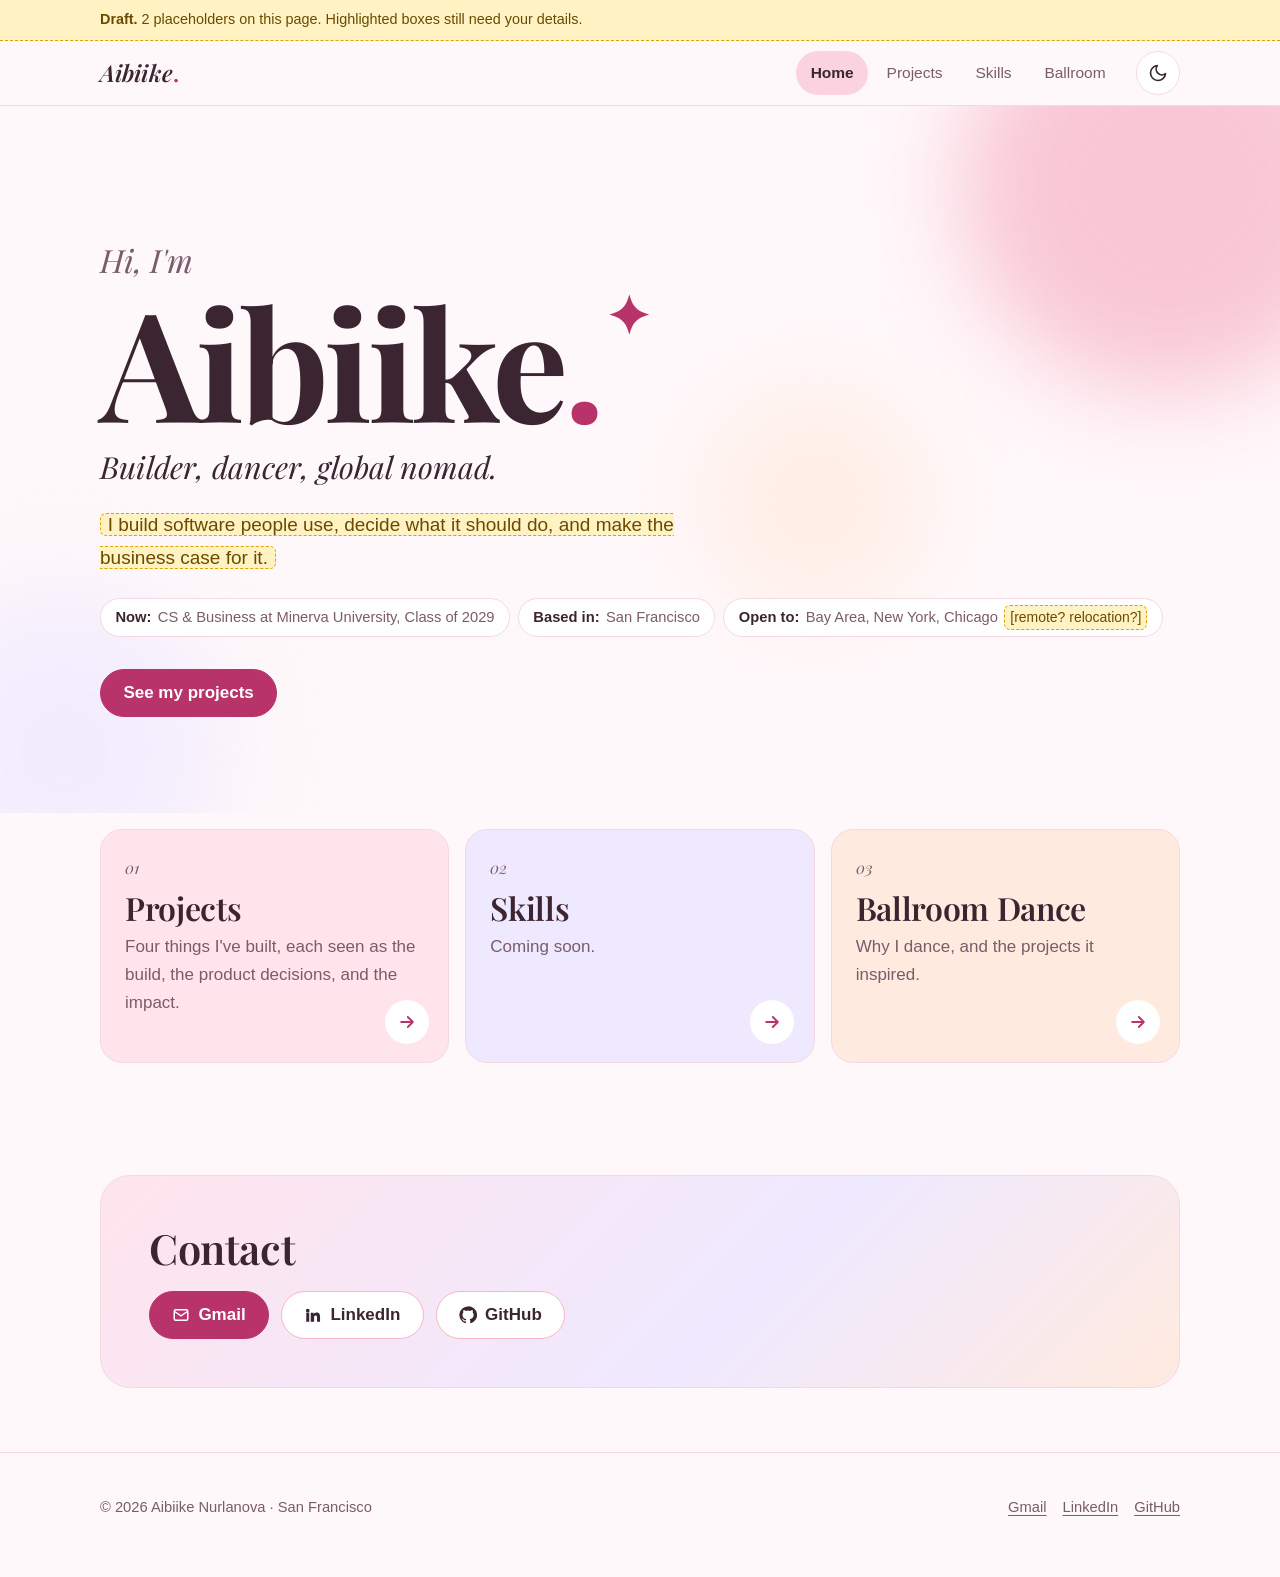
==== commit f3f8f352: "Simplify home, empty Skills, add Ballroom Dance page" ====
--- a/index.html
+++ b/index.html
@@ -28,7 +28,7 @@
         <li><a href="index.html" aria-current="page">Home</a></li>
         <li><a href="projects.html">Projects</a></li>
         <li><a href="skills.html">Skills</a></li>
-        <li><a href="experience.html">Experience</a></li>
+        <li><a href="ballroom.html">Ballroom</a></li>
       </ul>
     </nav>
     <button class="theme-btn" id="theme-btn" type="button" aria-label="Switch to dark mode"><svg viewBox="0 0 24 24" fill="none" stroke="currentColor" stroke-width="2" stroke-linecap="round" stroke-linejoin="round" aria-hidden="true"><path d="M21 12.8A9 9 0 1 1 11.2 3a7 7 0 0 0 9.8 9.8z"/></svg></button>
@@ -50,7 +50,6 @@
       </div>
       <div class="actions">
         <a class="btn primary" href="projects.html">See my projects</a>
-        <a class="btn" href="mailto:nurlanova7070@gmail.com">Say hello</a>
       </div>
     </div>
   </section>
@@ -67,49 +66,28 @@
         <a class="nav-card c2" href="skills.html">
           <span class="num">02</span>
           <h2>Skills</h2>
-          <p>Tap any skill to see exactly where I used it.</p>
+          <p>Coming soon.</p>
           <span class="go"><svg viewBox="0 0 24 24" fill="none" stroke="currentColor" stroke-width="2.2" stroke-linecap="round" stroke-linejoin="round" aria-hidden="true"><path d="M5 12h14M13 6l6 6-6 6"/></svg></span>
         </a>
-        <a class="nav-card c3" href="experience.html">
+        <a class="nav-card c3" href="ballroom.html">
           <span class="num">03</span>
-          <h2>Experience</h2>
-          <p>Engineering, product, and consulting roles, plus the communities I lead.</p>
+          <h2>Ballroom Dance</h2>
+          <p>Why I dance, and the projects it inspired.</p>
           <span class="go"><svg viewBox="0 0 24 24" fill="none" stroke="currentColor" stroke-width="2.2" stroke-linecap="round" stroke-linejoin="round" aria-hidden="true"><path d="M5 12h14M13 6l6 6-6 6"/></svg></span>
         </a>
       </div>
     </div>
   </section>
 
-  <section class="about" aria-labelledby="about-title">
-    <div class="wrap about-grid">
-      <div>
-        <p class="eyebrow">About me</p>
-        <h2 id="about-title">Engineer, product owner, and strategist in one person</h2>
-        <p class="lead">I study Computer Science and Business at Minerva University, where my cohort lives and learns across four countries (the US, Japan, Argentina, and Germany) with classmates from 70+ countries.</p>
-        <p>At Minerva's Admissions Office I work on data and software: I've analyzed 30,000+ admissions records with Python and SQL and shipped React and Node.js features for the admissions website. Now I build AI-powered tools with the Admissions AI Research Team.</p>
-        <p>Outside class I build for real clients and communities. I built a full-stack website for a San Francisco dance studio, I've run BreakFree, a social-impact nonprofit, since 2023, and I lead professional development at 180 Degrees Consulting.</p>
-        <p>I'm also a ballroom and Latin dancer, which is why a few of my projects are about dance.</p>
-      </div>
-      <dl class="facts">
-        <div><dt>Education</dt><dd>Minerva University, BSc Computer Science &amp; Business, expected May 2029</dd></div>
-        <div><dt>Coursework</dt><dd>Data Structures &amp; Algorithms, Statistics, Empirical Analyses, Linear Algebra, Multivariable Calculus, Complex Systems</dd></div>
-        <div><dt>Communities</dt><dd>180 Degrees Consulting, Rewriting the Code, Girls Who Code, Girls Who Consult, CodePath</dd></div>
-        <div><dt>Programs</dt><dd>Goldman Sachs Engineering Possibilities Summit (Apr to May 2026)</dd></div>
-      </dl>
-    </div>
-  </section>
 
   <section class="contact" aria-labelledby="contact-title">
     <div class="wrap">
       <div class="contact-card">
-        <p class="eyebrow">Contact</p>
-        <h2 id="contact-title">Let's talk</h2>
-        <p class="lead">I'm looking for software engineering, product management, and consulting roles. Email is the fastest way to reach me.</p>
+        <h2 id="contact-title">Contact</h2>
         <div class="actions">
-          <a class="btn primary" href="mailto:nurlanova7070@gmail.com"><svg viewBox="0 0 24 24" fill="none" stroke="currentColor" stroke-width="2" aria-hidden="true"><rect x="3" y="5" width="18" height="14" rx="2"/><path d="m3 7 9 6 9-6"/></svg>nurlanova7070@gmail.com</a>
+          <a class="btn primary" href="mailto:nurlanova7070@gmail.com"><svg viewBox="0 0 24 24" fill="none" stroke="currentColor" stroke-width="2" aria-hidden="true"><rect x="3" y="5" width="18" height="14" rx="2"/><path d="m3 7 9 6 9-6"/></svg>Gmail</a>
           <a class="btn" href="https://www.linkedin.com/in/anurlanova"><svg viewBox="0 0 24 24" fill="currentColor" aria-hidden="true"><path d="M4.98 3.5a2.5 2.5 0 1 1 0 5 2.5 2.5 0 0 1 0-5zM3 9h4v12H3zM9 9h3.8v1.7h.05c.53-1 1.83-2.05 3.77-2.05 4.03 0 4.78 2.65 4.78 6.1V21h-4v-5.5c0-1.3-.02-3-1.83-3-1.84 0-2.12 1.43-2.12 2.9V21H9z"/></svg>LinkedIn</a>
           <a class="btn" href="https://github.com/lilaibikesha"><svg viewBox="0 0 24 24" fill="currentColor" aria-hidden="true"><path d="M12 .5a11.5 11.5 0 0 0-3.64 22.41c.58.1.79-.25.79-.56v-2c-3.2.7-3.88-1.37-3.88-1.37-.53-1.33-1.28-1.69-1.28-1.69-1.05-.71.08-.7.08-.7 1.16.08 1.77 1.19 1.77 1.19 1.03 1.77 2.7 1.26 3.36.96.1-.75.4-1.26.73-1.55-2.55-.29-5.24-1.28-5.24-5.69 0-1.26.45-2.29 1.19-3.1-.12-.29-.52-1.46.11-3.05 0 0 .97-.31 3.17 1.18a11 11 0 0 1 5.77 0c2.2-1.49 3.17-1.18 3.17-1.18.63 1.59.23 2.76.11 3.05.74.81 1.19 1.84 1.19 3.1 0 4.42-2.7 5.4-5.26 5.68.41.36.78 1.06.78 2.14v3.17c0 .31.21.67.8.56A11.5 11.5 0 0 0 12 .5z"/></svg>GitHub</a>
-          <a class="btn" href="#" data-placeholder="resume"><span class="ph">[Resume PDF link]</span></a>
         </div>
       </div>
     </div>
@@ -119,7 +97,7 @@
   <div class="wrap">
     <span>© 2026 Aibiike Nurlanova · San Francisco</span>
     <nav aria-label="Contact">
-      <a href="mailto:nurlanova7070@gmail.com">Email</a>
+      <a href="mailto:nurlanova7070@gmail.com">Gmail</a>
       <a href="https://www.linkedin.com/in/anurlanova">LinkedIn</a>
       <a href="https://github.com/lilaibikesha">GitHub</a>
     </nav>
--- a/style.css
+++ b/style.css
@@ -205,3 +205,23 @@
 footer .wrap { display: flex; flex-wrap: wrap; gap: .75rem 1.5rem; align-items: center; justify-content: space-between; }
 footer nav { display: flex; flex-wrap: wrap; gap: .25rem 1rem; }
 footer nav a { display: inline-flex; align-items: center; min-height: 44px; color: var(--muted); }
+
+/* Ballroom page */
+.dance-wrap { padding-bottom: 4rem; }
+.dance-grid { display: grid; gap: 1rem; }
+@media (min-width: 44rem) { .dance-grid { grid-template-columns: repeat(2, 1fr); } }
+.dance-card { border-radius: var(--radius); padding: 1.5rem; border: 1px solid var(--line); min-height: 9rem; }
+.dance-card.d1 { background: var(--blush); } .dance-card.d2 { background: var(--lavender); } .dance-card.d3 { background: var(--peach); } .dance-card.d4 { background: var(--mint); }
+.dance-card h2 { font-size: 1.6rem; margin-bottom: .5rem; }
+.dance-card p { margin: 0; }
+.dance-links { display: grid; gap: .75rem; }
+.dance-link { position: relative; display: block; padding: 1.1rem 4rem 1.1rem 1.3rem; border-radius: 18px; background: var(--surface); border: 1px solid var(--line); text-decoration: none; color: var(--text); box-shadow: var(--shadow); transition: transform .15s ease; }
+.dance-link:hover { transform: translateY(-2px); }
+.dance-link strong { display: block; font-family: var(--serif); font-size: 1.25rem; }
+.dance-link span:not(.go) { color: var(--muted); }
+.dance-link .go { position: absolute; right: 1rem; top: 50%; transform: translateY(-50%); width: 40px; height: 40px; border-radius: 50%; background: var(--blush); display: grid; place-items: center; color: var(--rose); }
+.dance-link .go svg { width: 18px; height: 18px; }
+.skills-empty { min-height: 30vh; }
+.contact { padding-top: 3rem; }
+.contact-card h2 { margin-bottom: 1.2rem; }
+.page-head .wrap { position: relative; }
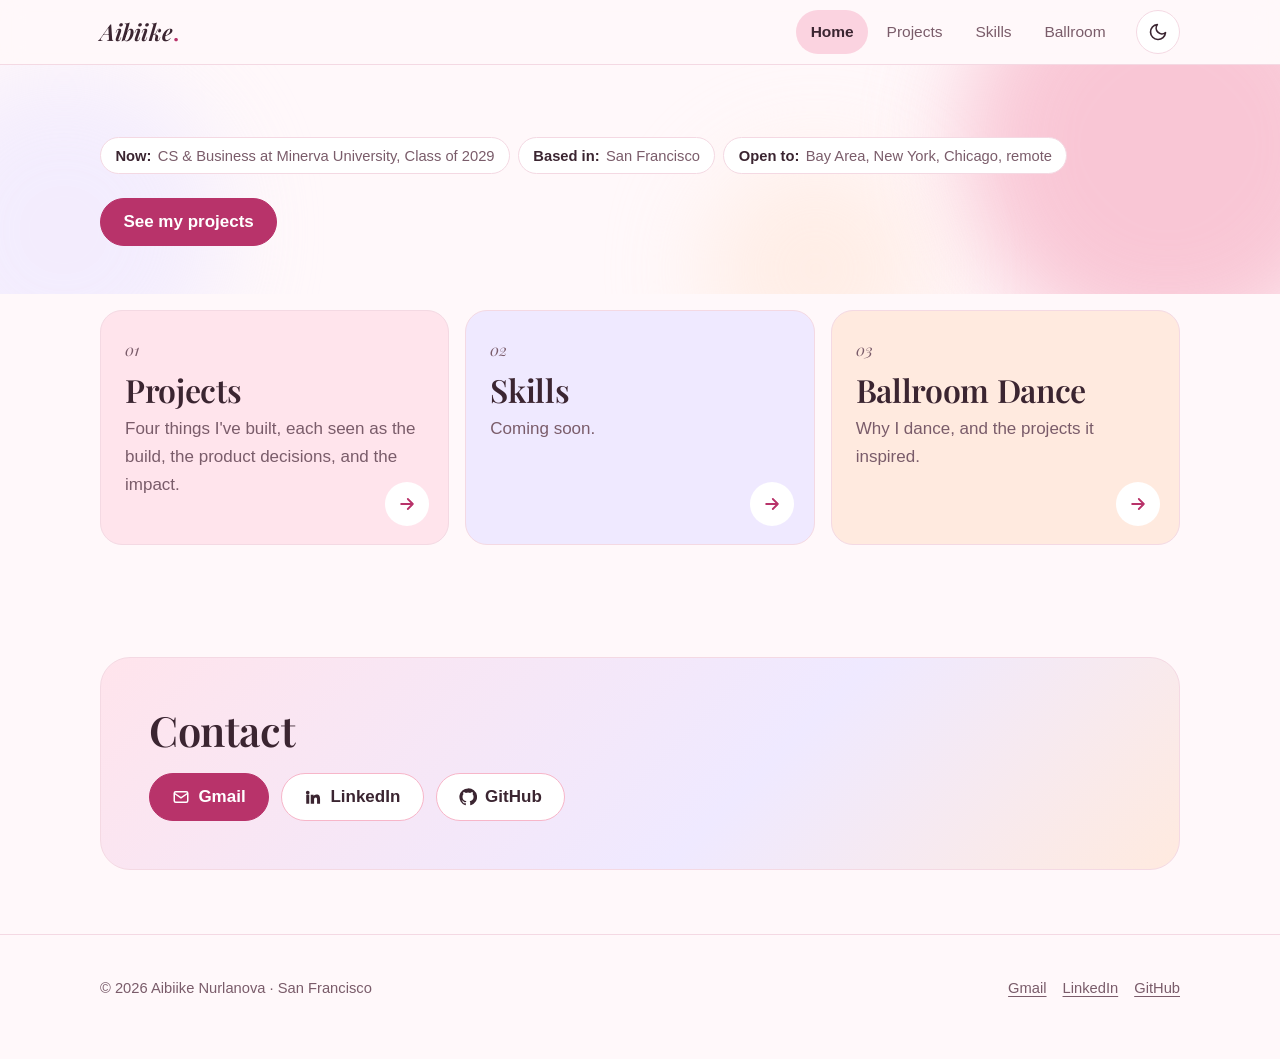
==== commit f72a5f37: "Home: remove big name, tagline and pitch; open to remote" ====
--- a/index.html
+++ b/index.html
@@ -36,17 +36,14 @@
 </header>
 <main id="main">
 
-  <section class="hero" aria-label="Introduction">
+  <section class="hero compact" aria-label="Introduction">
     <span class="blob b1" aria-hidden="true"></span><span class="blob b2" aria-hidden="true"></span><span class="blob b3" aria-hidden="true"></span>
     <div class="wrap">
-      <p class="hello">Hi, I'm</p>
-      <h1 class="name">Aibiike<em>.</em><span class="sparkle" aria-hidden="true">✦</span></h1>
-      <p class="tagline">Builder, dancer, global nomad.</p>
-      <p class="pitch"><span class="ph" title="Draft pitch: edit or replace">I build software people use, decide what it should do, and make the business case for it.</span></p>
+      <h1 class="visually-hidden">Aibiike Nurlanova</h1>
       <div class="meta-row">
         <span class="pill"><strong>Now:</strong> CS &amp; Business at Minerva University, Class of 2029</span>
         <span class="pill"><strong>Based in:</strong> San Francisco</span>
-        <span class="pill"><strong>Open to:</strong> Bay Area, New York, Chicago <span class="ph">[remote? relocation?]</span></span>
+        <span class="pill"><strong>Open to:</strong> Bay Area, New York, Chicago, remote</span>
       </div>
       <div class="actions">
         <a class="btn primary" href="projects.html">See my projects</a>
--- a/style.css
+++ b/style.css
@@ -225,3 +225,6 @@
 .contact { padding-top: 3rem; }
 .contact-card h2 { margin-bottom: 1.2rem; }
 .page-head .wrap { position: relative; }
+.visually-hidden { position: absolute; width: 1px; height: 1px; padding: 0; margin: -1px; overflow: hidden; clip: rect(0 0 0 0); white-space: nowrap; border: 0; }
+.hero.compact { padding: clamp(2.5rem, 7vw, 4.5rem) 0 clamp(2rem, 5vw, 3rem); }
+.hero.compact .meta-row { margin-bottom: 1.5rem; }
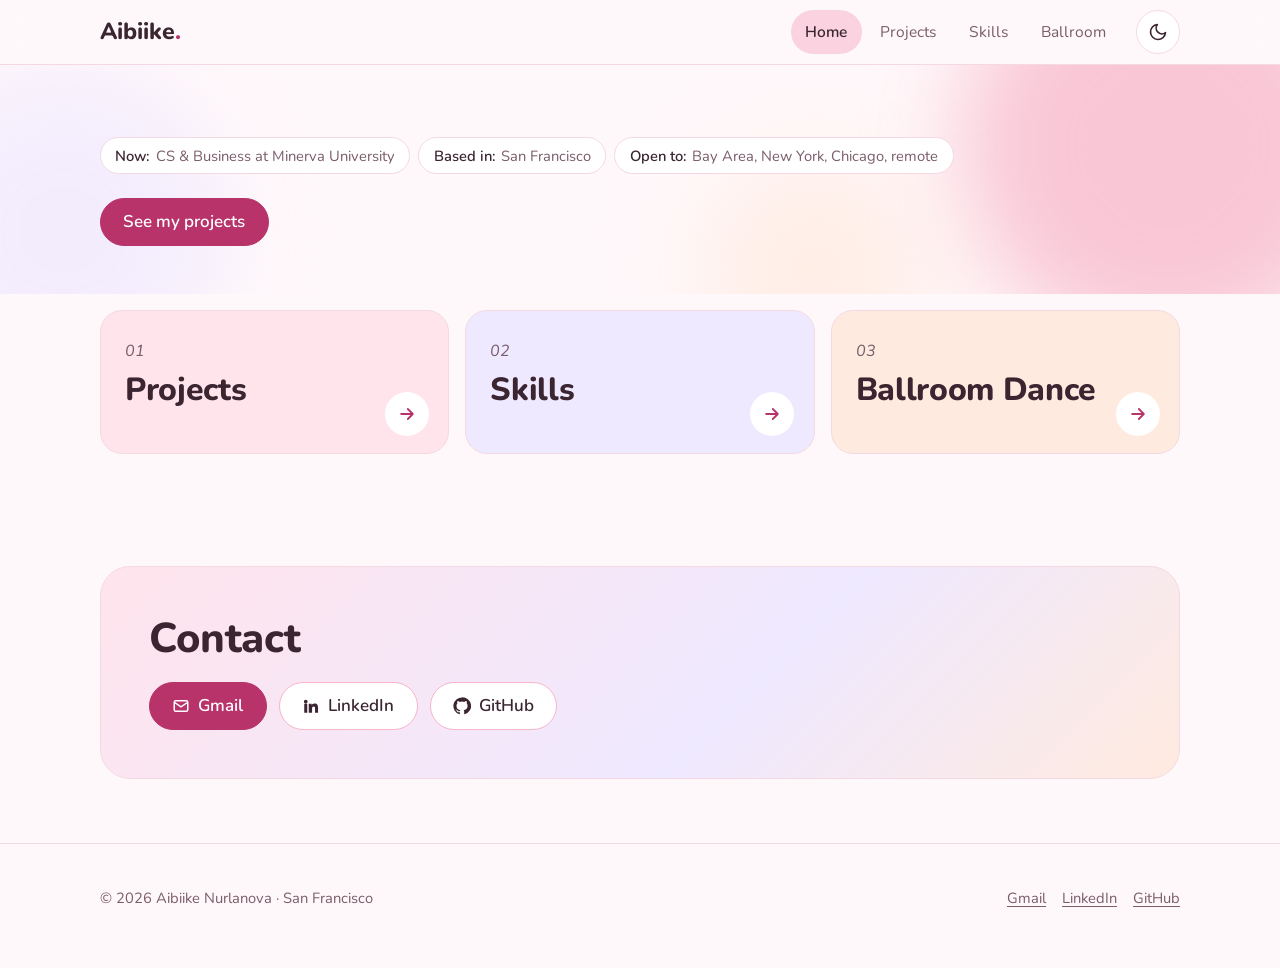
==== commit eb7446ce: "Softer font (Nunito); trim home cards and Now pill" ====
--- a/index.html
+++ b/index.html
@@ -13,7 +13,7 @@
 <link rel="icon" href="data:image/svg+xml,%3Csvg xmlns='http://www.w3.org/2000/svg' viewBox='0 0 64 64'%3E%3Crect width='64' height='64' rx='32' fill='%23f7b6c9'/%3E%3Ctext x='32' y='44' font-family='Georgia' font-style='italic' font-size='34' font-weight='700' fill='%23b8336a' text-anchor='middle'%3EA%3C/text%3E%3C/svg%3E">
 <link rel="preconnect" href="https://fonts.googleapis.com">
 <link rel="preconnect" href="https://fonts.gstatic.com" crossorigin>
-<link rel="stylesheet" href="https://fonts.googleapis.com/css2?family=Playfair+Display:ital,wght@0,600;0,700;1,600&display=swap">
+<link rel="stylesheet" href="https://fonts.googleapis.com/css2?family=Nunito:ital,wght@0,400;0,600;0,700;0,800;1,700&display=swap">
 <link rel="stylesheet" href="style.css">
 <script>(function(){try{var t=localStorage.getItem("theme");if(t)document.documentElement.setAttribute("data-theme",t);}catch(e){}})();</script>
 </head>
@@ -41,7 +41,7 @@
     <div class="wrap">
       <h1 class="visually-hidden">Aibiike Nurlanova</h1>
       <div class="meta-row">
-        <span class="pill"><strong>Now:</strong> CS &amp; Business at Minerva University, Class of 2029</span>
+        <span class="pill"><strong>Now:</strong> CS &amp; Business at Minerva University</span>
         <span class="pill"><strong>Based in:</strong> San Francisco</span>
         <span class="pill"><strong>Open to:</strong> Bay Area, New York, Chicago, remote</span>
       </div>
@@ -57,19 +57,16 @@
         <a class="nav-card c1" href="projects.html">
           <span class="num">01</span>
           <h2>Projects</h2>
-          <p>Four things I've built, each seen as the build, the product decisions, and the impact.</p>
           <span class="go"><svg viewBox="0 0 24 24" fill="none" stroke="currentColor" stroke-width="2.2" stroke-linecap="round" stroke-linejoin="round" aria-hidden="true"><path d="M5 12h14M13 6l6 6-6 6"/></svg></span>
         </a>
         <a class="nav-card c2" href="skills.html">
           <span class="num">02</span>
           <h2>Skills</h2>
-          <p>Coming soon.</p>
           <span class="go"><svg viewBox="0 0 24 24" fill="none" stroke="currentColor" stroke-width="2.2" stroke-linecap="round" stroke-linejoin="round" aria-hidden="true"><path d="M5 12h14M13 6l6 6-6 6"/></svg></span>
         </a>
         <a class="nav-card c3" href="ballroom.html">
           <span class="num">03</span>
           <h2>Ballroom Dance</h2>
-          <p>Why I dance, and the projects it inspired.</p>
           <span class="go"><svg viewBox="0 0 24 24" fill="none" stroke="currentColor" stroke-width="2.2" stroke-linecap="round" stroke-linejoin="round" aria-hidden="true"><path d="M5 12h14M13 6l6 6-6 6"/></svg></span>
         </a>
       </div>
--- a/style.css
+++ b/style.css
@@ -17,8 +17,8 @@
   --ph-bg: #fff3c4; --ph-line: #e0a100; --ph-text: #6b4a00;
   --radius: 22px;
   --max: 70rem;
-  --serif: "Playfair Display", Georgia, "Times New Roman", serif;
-  --sans: ui-sans-serif, -apple-system, BlinkMacSystemFont, "Segoe UI", Roboto, "Helvetica Neue", Arial, sans-serif;
+  --serif: "Nunito", ui-rounded, "SF Pro Rounded", ui-sans-serif, system-ui, sans-serif;
+  --sans: "Nunito", ui-rounded, ui-sans-serif, -apple-system, BlinkMacSystemFont, "Segoe UI", Roboto, "Helvetica Neue", Arial, sans-serif;
 }
 @media (prefers-color-scheme: dark) {
   :root:not([data-theme="light"]) {
@@ -45,7 +45,7 @@
 .skip { position: absolute; left: -999px; top: 0; background: var(--rose); color: #fff; padding: .6rem 1rem; z-index: 20; }
 .skip:focus { left: 1rem; top: 1rem; }
 h1, h2, h3 { line-height: 1.15; margin: 0; }
-h1, h2 { font-family: var(--serif); font-weight: 600; letter-spacing: -.01em; }
+h1, h2 { font-family: var(--serif); font-weight: 800; letter-spacing: -.01em; }
 
 /* Placeholders */
 .ph { background: var(--ph-bg); color: var(--ph-text); border: 1px dashed var(--ph-line); border-radius: 6px; padding: 0 .35em; font-style: normal; font-size: .95em; font-family: var(--sans); font-weight: 500; }
@@ -56,7 +56,7 @@
 /* Header */
 header.top { position: sticky; top: 0; z-index: 10; background: color-mix(in srgb, var(--bg) 85%, transparent); backdrop-filter: blur(12px); -webkit-backdrop-filter: blur(12px); border-bottom: 1px solid var(--line); }
 header.top .wrap { display: flex; align-items: center; gap: 1rem; min-height: 64px; }
-.logo { font-family: var(--serif); font-style: italic; font-weight: 600; font-size: 1.45rem; color: var(--text); text-decoration: none; white-space: nowrap; }
+.logo { font-family: var(--serif); font-style: normal; font-weight: 800; font-size: 1.45rem; color: var(--text); text-decoration: none; white-space: nowrap; }
 .logo span { color: var(--rose); font-style: normal; }
 nav.main { flex: 1; min-width: 0; overflow-x: auto; scrollbar-width: none; }
 nav.main::-webkit-scrollbar { display: none; }
@@ -228,3 +228,6 @@
 .visually-hidden { position: absolute; width: 1px; height: 1px; padding: 0; margin: -1px; overflow: hidden; clip: rect(0 0 0 0); white-space: nowrap; border: 0; }
 .hero.compact { padding: clamp(2.5rem, 7vw, 4.5rem) 0 clamp(2rem, 5vw, 3rem); }
 .hero.compact .meta-row { margin-bottom: 1.5rem; }
+
+.nav-card { min-height: 9rem; }
+.nav-card h2 { margin-bottom: 0; }
